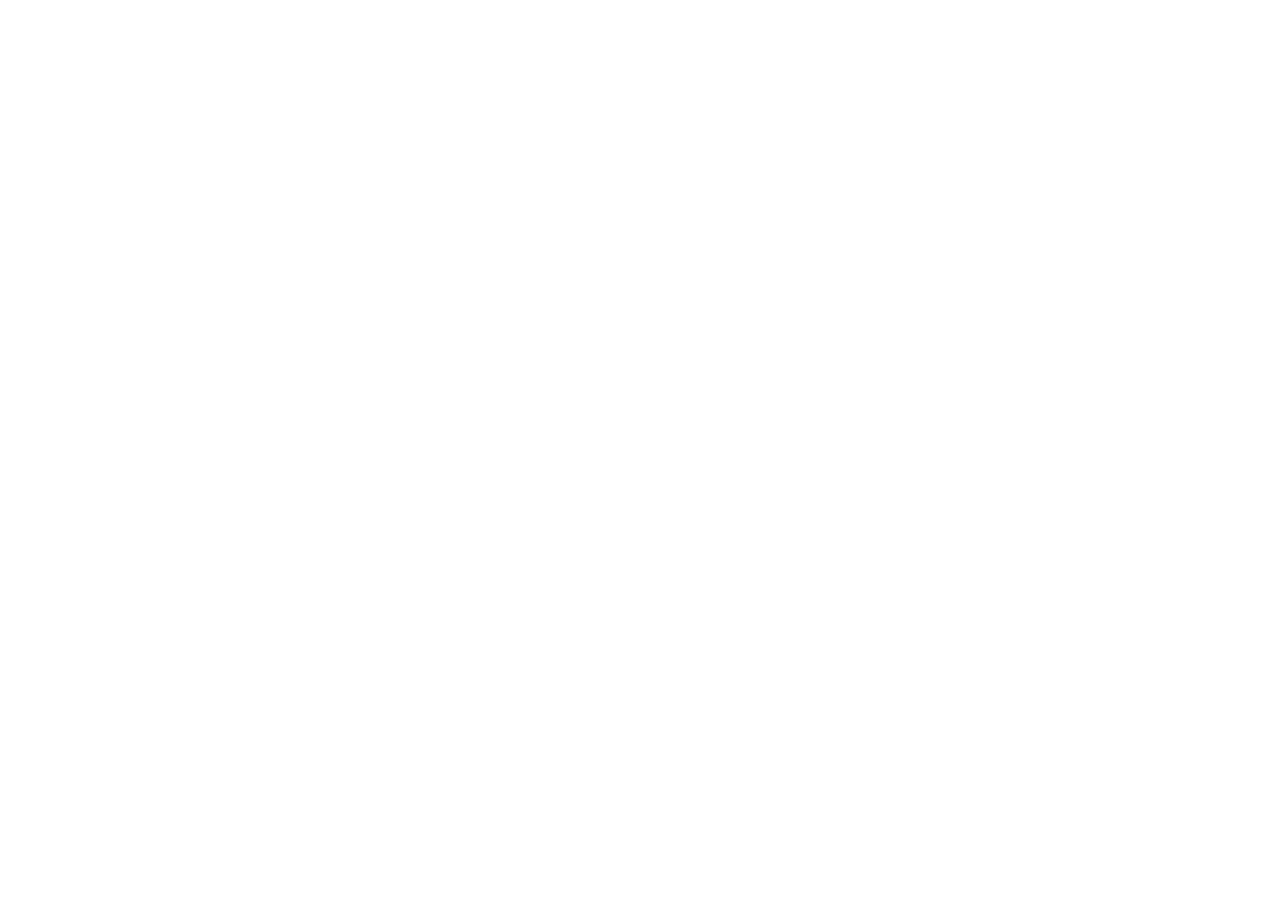
==== index.html @ 3ecf1143 "init project" ====
<!DOCTYPE html>
<html lang="en">

<head>
    <meta charset="UTF-8">
    <meta http-equiv="X-UA-Compatible" content="IE=edge">
    <meta name="viewport" content="width=device-width, initial-scale=1.0">
    <title>Document</title>
</head>

<body>

</body>

</html>
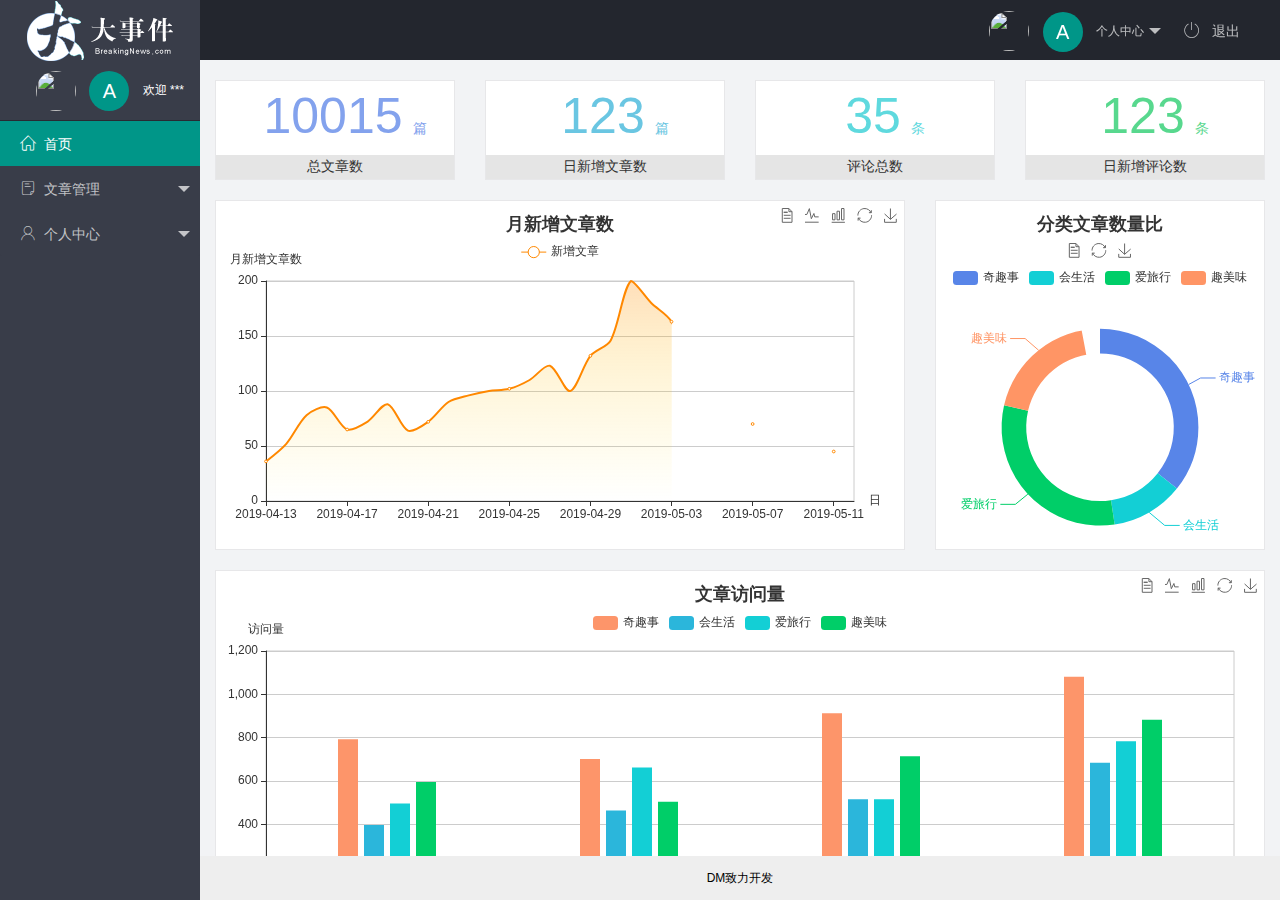
==== commit 2535432c: "完成了主页功能的开发" ====
--- a/index.html
+++ b/index.html
@@ -5,11 +5,89 @@
     <meta charset="UTF-8">
     <meta http-equiv="X-UA-Compatible" content="IE=edge">
     <meta name="viewport" content="width=device-width, initial-scale=1.0">
-    <title>Document</title>
+    <title>后台主页</title>
+    <!-- 导入layui的样式 -->
+    <link rel="stylesheet" href="./assets/lib/layui/css/layui.css">
+    <!-- 导入自己的样式表 -->
+    <link rel="stylesheet" href="/assets/css/index.css">
+    <!-- 导入第三方图标库 -->
+    <link rel="stylesheet" href="./assets/fonts/iconfont.css">
 </head>
 
 <body>
+    <div class="layui-layout layui-layout-admin">
+        <div class="layui-header">
+            <div class="layui-logo layui-hide-xs layui-bg-black">
+                <img src="/assets/images/logo.png" alt="">
+            </div>
+            <!-- 头部区域（可配合layui 已有的水平导航） -->
 
+            <ul class="layui-nav layui-layout-right">
+                <li class="layui-nav-item layui-hide layui-show-md-inline-block">
+                    <a href="javascript:;" class="user-info">
+                        <img src="//tva1.sinaimg.cn/crop.0.0.118.118.180/5db11ff4gw1e77d3nqrv8j203b03cweg.jpg" class="layui-nav-img">
+                        <span class="text-avator">A</span> 个人中心
+                    </a>
+                    <dl class="layui-nav-child">
+                        <dd><a href="">基本资料</a></dd>
+                        <dd><a href="">更换头像</a></dd>
+                        <dd><a href="">重置密码</a></dd>
+                    </dl>
+                </li>
+                <li class="layui-nav-item" lay-header-event="menuRight" lay-unselect>
+                    <a href="javascript:;" id="btnLogout"><span class="iconfont icon-tuichu"></span> 退出</a>
+                </li>
+            </ul>
+        </div>
+
+        <div class="layui-side layui-bg-black">
+            <div class="layui-side-scroll">
+                <div class="user-info">
+                    <img src="//tva1.sinaimg.cn/crop.0.0.118.118.180/5db11ff4gw1e77d3nqrv8j203b03cweg.jpg" class="layui-nav-img">
+                    <span class="text-avator">A</span>
+                    <span id="welcome">欢迎 ***</span>
+                </div>
+                <!-- 左侧导航区域（可配合layui已有的垂直导航） -->
+                <ul class="layui-nav layui-nav-tree " lay-shrink="all">
+                    <li class="layui-nav-item layui-this"><a href="home/dashboard.html" target="fm"><span class="iconfont icon-home"></span>首页</a></li>
+                    <li class="layui-nav-item ">
+                        <a class="" href="javascript:;"><span class="iconfont icon-16"></span>文章管理</a>
+                        <dl class="layui-nav-child">
+                            <dd><a href="javascript:;"><i class="layui-icon layui-icon-app"></i>文章类别</a></dd>
+                            <dd><a href="javascript:;"><i class="layui-icon layui-icon-app"></i>文章列表</a></dd>
+                            <dd><a href="javascript:;"><i class="layui-icon layui-icon-app"></i>发表文章</a></dd>
+                        </dl>
+                    </li>
+                    <li class="layui-nav-item">
+                        <a href="javascript:;"><span class="iconfont icon-user"></span>个人中心</a>
+                        <dl class="layui-nav-child">
+                            <dd><a href="javascript:;"><i class="layui-icon layui-icon-app"></i>基本资料</a></dd>
+                            <dd><a href="javascript:;"><i class="layui-icon layui-icon-app"></i>更换头像</a></dd>
+                            <dd><a href="javascript:;"><i class="layui-icon layui-icon-app"></i>重置密码</a></dd>
+                        </dl>
+                    </li>
+                </ul>
+            </div>
+        </div>
+
+        <div class="layui-body">
+            <!-- 内容主体区域 -->
+            <iframe name="fm" src="home/dashboard.html" frameborder="0"></iframe>
+        </div>
+
+        <div class="layui-footer">
+            <!-- 底部固定区域 -->
+            DM致力开发
+        </div>
+    </div>
+    <!-- 导入layui的js文件 -->
+    <script src="./assets/lib/layui/layui.all.js"></script>
+    <!-- 导入jquery -->
+    <script src="/assets/lib/jquery.js"></script>
+    <!-- 导入自己封装的baseAPI -->
+    <script src="/assets/js/baseAPI.js"></script>
+    <!-- 导入自己的js文件 -->
+    <script src="/assets/js/index.js"></script>
 </body>
 
 </html>--- a/assets/lib/layui/css/layui.css
+++ b/assets/lib/layui/css/layui.css
@@ -0,0 +1,2 @@
+/** layui-v2.5.5 MIT License By https://www.layui.com */
+ .layui-inline,img{display:inline-block;vertical-align:middle}h1,h2,h3,h4,h5,h6{font-weight:400}.layui-edge,.layui-header,.layui-inline,.layui-main{position:relative}.layui-body,.layui-edge,.layui-elip{overflow:hidden}.layui-btn,.layui-edge,.layui-inline,img{vertical-align:middle}.layui-btn,.layui-disabled,.layui-icon,.layui-unselect{-moz-user-select:none;-webkit-user-select:none;-ms-user-select:none}.layui-elip,.layui-form-checkbox span,.layui-form-pane .layui-form-label{text-overflow:ellipsis;white-space:nowrap}.layui-breadcrumb,.layui-tree-btnGroup{visibility:hidden}blockquote,body,button,dd,div,dl,dt,form,h1,h2,h3,h4,h5,h6,input,li,ol,p,pre,td,textarea,th,ul{margin:0;padding:0;-webkit-tap-highlight-color:rgba(0,0,0,0)}a:active,a:hover{outline:0}img{border:none}li{list-style:none}table{border-collapse:collapse;border-spacing:0}h4,h5,h6{font-size:100%}button,input,optgroup,option,select,textarea{font-family:inherit;font-size:inherit;font-style:inherit;font-weight:inherit;outline:0}pre{white-space:pre-wrap;white-space:-moz-pre-wrap;white-space:-pre-wrap;white-space:-o-pre-wrap;word-wrap:break-word}body{line-height:24px;font:14px Helvetica Neue,Helvetica,PingFang SC,Tahoma,Arial,sans-serif}hr{height:1px;margin:10px 0;border:0;clear:both}a{color:#333;text-decoration:none}a:hover{color:#777}a cite{font-style:normal;*cursor:pointer}.layui-border-box,.layui-border-box *{box-sizing:border-box}.layui-box,.layui-box *{box-sizing:content-box}.layui-clear{clear:both;*zoom:1}.layui-clear:after{content:'\20';clear:both;*zoom:1;display:block;height:0}.layui-inline{*display:inline;*zoom:1}.layui-edge{display:inline-block;width:0;height:0;border-width:6px;border-style:dashed;border-color:transparent}.layui-edge-top{top:-4px;border-bottom-color:#999;border-bottom-style:solid}.layui-edge-right{border-left-color:#999;border-left-style:solid}.layui-edge-bottom{top:2px;border-top-color:#999;border-top-style:solid}.layui-edge-left{border-right-color:#999;border-right-style:solid}.layui-disabled,.layui-disabled:hover{color:#d2d2d2!important;cursor:not-allowed!important}.layui-circle{border-radius:100%}.layui-show{display:block!important}.layui-hide{display:none!important}@font-face{font-family:layui-icon;src:url(../font/iconfont.eot?v=250);src:url(../font/iconfont.eot?v=250#iefix) format('embedded-opentype'),url(../font/iconfont.woff2?v=250) format('woff2'),url(../font/iconfont.woff?v=250) format('woff'),url(../font/iconfont.ttf?v=250) format('truetype'),url(../font/iconfont.svg?v=250#layui-icon) format('svg')}.layui-icon{font-family:layui-icon!important;font-size:16px;font-style:normal;-webkit-font-smoothing:antialiased;-moz-osx-font-smoothing:grayscale}.layui-icon-reply-fill:before{content:"\e611"}.layui-icon-set-fill:before{content:"\e614"}.layui-icon-menu-fill:before{content:"\e60f"}.layui-icon-search:before{content:"\e615"}.layui-icon-share:before{content:"\e641"}.layui-icon-set-sm:before{content:"\e620"}.layui-icon-engine:before{content:"\e628"}.layui-icon-close:before{content:"\1006"}.layui-icon-close-fill:before{content:"\1007"}.layui-icon-chart-screen:before{content:"\e629"}.layui-icon-star:before{content:"\e600"}.layui-icon-circle-dot:before{content:"\e617"}.layui-icon-chat:before{content:"\e606"}.layui-icon-release:before{content:"\e609"}.layui-icon-list:before{content:"\e60a"}.layui-icon-chart:before{content:"\e62c"}.layui-icon-ok-circle:before{content:"\1005"}.layui-icon-layim-theme:before{content:"\e61b"}.layui-icon-table:before{content:"\e62d"}.layui-icon-right:before{content:"\e602"}.layui-icon-left:before{content:"\e603"}.layui-icon-cart-simple:before{content:"\e698"}.layui-icon-face-cry:before{content:"\e69c"}.layui-icon-face-smile:before{content:"\e6af"}.layui-icon-survey:before{content:"\e6b2"}.layui-icon-tree:before{content:"\e62e"}.layui-icon-upload-circle:before{content:"\e62f"}.layui-icon-add-circle:before{content:"\e61f"}.layui-icon-download-circle:before{content:"\e601"}.layui-icon-templeate-1:before{content:"\e630"}.layui-icon-util:before{content:"\e631"}.layui-icon-face-surprised:before{content:"\e664"}.layui-icon-edit:before{content:"\e642"}.layui-icon-speaker:before{content:"\e645"}.layui-icon-down:before{content:"\e61a"}.layui-icon-file:before{content:"\e621"}.layui-icon-layouts:before{content:"\e632"}.layui-icon-rate-half:before{content:"\e6c9"}.layui-icon-add-circle-fine:before{content:"\e608"}.layui-icon-prev-circle:before{content:"\e633"}.layui-icon-read:before{content:"\e705"}.layui-icon-404:before{content:"\e61c"}.layui-icon-carousel:before{content:"\e634"}.layui-icon-help:before{content:"\e607"}.layui-icon-code-circle:before{content:"\e635"}.layui-icon-water:before{content:"\e636"}.layui-icon-username:before{content:"\e66f"}.layui-icon-find-fill:before{content:"\e670"}.layui-icon-about:before{content:"\e60b"}.layui-icon-location:before{content:"\e715"}.layui-icon-up:before{content:"\e619"}.layui-icon-pause:before{content:"\e651"}.layui-icon-date:before{content:"\e637"}.layui-icon-layim-uploadfile:before{content:"\e61d"}.layui-icon-delete:before{content:"\e640"}.layui-icon-play:before{content:"\e652"}.layui-icon-top:before{content:"\e604"}.layui-icon-friends:before{content:"\e612"}.layui-icon-refresh-3:before{content:"\e9aa"}.layui-icon-ok:before{content:"\e605"}.layui-icon-layer:before{content:"\e638"}.layui-icon-face-smile-fine:before{content:"\e60c"}.layui-icon-dollar:before{content:"\e659"}.layui-icon-group:before{content:"\e613"}.layui-icon-layim-download:before{content:"\e61e"}.layui-icon-picture-fine:before{content:"\e60d"}.layui-icon-link:before{content:"\e64c"}.layui-icon-diamond:before{content:"\e735"}.layui-icon-log:before{content:"\e60e"}.layui-icon-rate-solid:before{content:"\e67a"}.layui-icon-fonts-del:before{content:"\e64f"}.layui-icon-unlink:before{content:"\e64d"}.layui-icon-fonts-clear:before{content:"\e639"}.layui-icon-triangle-r:before{content:"\e623"}.layui-icon-circle:before{content:"\e63f"}.layui-icon-radio:before{content:"\e643"}.layui-icon-align-center:before{content:"\e647"}.layui-icon-align-right:before{content:"\e648"}.layui-icon-align-left:before{content:"\e649"}.layui-icon-loading-1:before{content:"\e63e"}.layui-icon-return:before{content:"\e65c"}.layui-icon-fonts-strong:before{content:"\e62b"}.layui-icon-upload:before{content:"\e67c"}.layui-icon-dialogue:before{content:"\e63a"}.layui-icon-video:before{content:"\e6ed"}.layui-icon-headset:before{content:"\e6fc"}.layui-icon-cellphone-fine:before{content:"\e63b"}.layui-icon-add-1:before{content:"\e654"}.layui-icon-face-smile-b:before{content:"\e650"}.layui-icon-fonts-html:before{content:"\e64b"}.layui-icon-form:before{content:"\e63c"}.layui-icon-cart:before{content:"\e657"}.layui-icon-camera-fill:before{content:"\e65d"}.layui-icon-tabs:before{content:"\e62a"}.layui-icon-fonts-code:before{content:"\e64e"}.layui-icon-fire:before{content:"\e756"}.layui-icon-set:before{content:"\e716"}.layui-icon-fonts-u:before{content:"\e646"}.layui-icon-triangle-d:before{content:"\e625"}.layui-icon-tips:before{content:"\e702"}.layui-icon-picture:before{content:"\e64a"}.layui-icon-more-vertical:before{content:"\e671"}.layui-icon-flag:before{content:"\e66c"}.layui-icon-loading:before{content:"\e63d"}.layui-icon-fonts-i:before{content:"\e644"}.layui-icon-refresh-1:before{content:"\e666"}.layui-icon-rmb:before{content:"\e65e"}.layui-icon-home:before{content:"\e68e"}.layui-icon-user:before{content:"\e770"}.layui-icon-notice:before{content:"\e667"}.layui-icon-login-weibo:before{content:"\e675"}.layui-icon-voice:before{content:"\e688"}.layui-icon-upload-drag:before{content:"\e681"}.layui-icon-login-qq:before{content:"\e676"}.layui-icon-snowflake:before{content:"\e6b1"}.layui-icon-file-b:before{content:"\e655"}.layui-icon-template:before{content:"\e663"}.layui-icon-auz:before{content:"\e672"}.layui-icon-console:before{content:"\e665"}.layui-icon-app:before{content:"\e653"}.layui-icon-prev:before{content:"\e65a"}.layui-icon-website:before{content:"\e7ae"}.layui-icon-next:before{content:"\e65b"}.layui-icon-component:before{content:"\e857"}.layui-icon-more:before{content:"\e65f"}.layui-icon-login-wechat:before{content:"\e677"}.layui-icon-shrink-right:before{content:"\e668"}.layui-icon-spread-left:before{content:"\e66b"}.layui-icon-camera:before{content:"\e660"}.layui-icon-note:before{content:"\e66e"}.layui-icon-refresh:before{content:"\e669"}.layui-icon-female:before{content:"\e661"}.layui-icon-male:before{content:"\e662"}.layui-icon-password:before{content:"\e673"}.layui-icon-senior:before{content:"\e674"}.layui-icon-theme:before{content:"\e66a"}.layui-icon-tread:before{content:"\e6c5"}.layui-icon-praise:before{content:"\e6c6"}.layui-icon-star-fill:before{content:"\e658"}.layui-icon-rate:before{content:"\e67b"}.layui-icon-template-1:before{content:"\e656"}.layui-icon-vercode:before{content:"\e679"}.layui-icon-cellphone:before{content:"\e678"}.layui-icon-screen-full:before{content:"\e622"}.layui-icon-screen-restore:before{content:"\e758"}.layui-icon-cols:before{content:"\e610"}.layui-icon-export:before{content:"\e67d"}.layui-icon-print:before{content:"\e66d"}.layui-icon-slider:before{content:"\e714"}.layui-icon-addition:before{content:"\e624"}.layui-icon-subtraction:before{content:"\e67e"}.layui-icon-service:before{content:"\e626"}.layui-icon-transfer:before{content:"\e691"}.layui-main{width:1140px;margin:0 auto}.layui-header{z-index:1000;height:60px}.layui-header a:hover{transition:all .5s;-webkit-transition:all .5s}.layui-side{position:fixed;left:0;top:0;bottom:0;z-index:999;width:200px;overflow-x:hidden}.layui-side-scroll{position:relative;width:220px;height:100%;overflow-x:hidden}.layui-body{position:absolute;left:200px;right:0;top:0;bottom:0;z-index:998;width:auto;overflow-y:auto;box-sizing:border-box}.layui-layout-body{overflow:hidden}.layui-layout-admin .layui-header{background-color:#23262E}.layui-layout-admin .layui-side{top:60px;width:200px;overflow-x:hidden}.layui-layout-admin .layui-body{position:fixed;top:60px;bottom:44px}.layui-layout-admin .layui-main{width:auto;margin:0 15px}.layui-layout-admin .layui-footer{position:fixed;left:200px;right:0;bottom:0;height:44px;line-height:44px;padding:0 15px;background-color:#eee}.layui-layout-admin .layui-logo{position:absolute;left:0;top:0;width:200px;height:100%;line-height:60px;text-align:center;color:#009688;font-size:16px}.layui-layout-admin .layui-header .layui-nav{background:0 0}.layui-layout-left{position:absolute!important;left:200px;top:0}.layui-layout-right{position:absolute!important;right:0;top:0}.layui-container{position:relative;margin:0 auto;padding:0 15px;box-sizing:border-box}.layui-fluid{position:relative;margin:0 auto;padding:0 15px}.layui-row:after,.layui-row:before{content:'';display:block;clear:both}.layui-col-lg1,.layui-col-lg10,.layui-col-lg11,.layui-col-lg12,.layui-col-lg2,.layui-col-lg3,.layui-col-lg4,.layui-col-lg5,.layui-col-lg6,.layui-col-lg7,.layui-col-lg8,.layui-col-lg9,.layui-col-md1,.layui-col-md10,.layui-col-md11,.layui-col-md12,.layui-col-md2,.layui-col-md3,.layui-col-md4,.layui-col-md5,.layui-col-md6,.layui-col-md7,.layui-col-md8,.layui-col-md9,.layui-col-sm1,.layui-col-sm10,.layui-col-sm11,.layui-col-sm12,.layui-col-sm2,.layui-col-sm3,.layui-col-sm4,.layui-col-sm5,.layui-col-sm6,.layui-col-sm7,.layui-col-sm8,.layui-col-sm9,.layui-col-xs1,.layui-col-xs10,.layui-col-xs11,.layui-col-xs12,.layui-col-xs2,.layui-col-xs3,.layui-col-xs4,.layui-col-xs5,.layui-col-xs6,.layui-col-xs7,.layui-col-xs8,.layui-col-xs9{position:relative;display:block;box-sizing:border-box}.layui-col-xs1,.layui-col-xs10,.layui-col-xs11,.layui-col-xs12,.layui-col-xs2,.layui-col-xs3,.layui-col-xs4,.layui-col-xs5,.layui-col-xs6,.layui-col-xs7,.layui-col-xs8,.layui-col-xs9{float:left}.layui-col-xs1{width:8.33333333%}.layui-col-xs2{width:16.66666667%}.layui-col-xs3{width:25%}.layui-col-xs4{width:33.33333333%}.layui-col-xs5{width:41.66666667%}.layui-col-xs6{width:50%}.layui-col-xs7{width:58.33333333%}.layui-col-xs8{width:66.66666667%}.layui-col-xs9{width:75%}.layui-col-xs10{width:83.33333333%}.layui-col-xs11{width:91.66666667%}.layui-col-xs12{width:100%}.layui-col-xs-offset1{margin-left:8.33333333%}.layui-col-xs-offset2{margin-left:16.66666667%}.layui-col-xs-offset3{margin-left:25%}.layui-col-xs-offset4{margin-left:33.33333333%}.layui-col-xs-offset5{margin-left:41.66666667%}.layui-col-xs-offset6{margin-left:50%}.layui-col-xs-offset7{margin-left:58.33333333%}.layui-col-xs-offset8{margin-left:66.66666667%}.layui-col-xs-offset9{margin-left:75%}.layui-col-xs-offset10{margin-left:83.33333333%}.layui-col-xs-offset11{margin-left:91.66666667%}.layui-col-xs-offset12{margin-left:100%}@media screen and (max-width:768px){.layui-hide-xs{display:none!important}.layui-show-xs-block{display:block!important}.layui-show-xs-inline{display:inline!important}.layui-show-xs-inline-block{display:inline-block!important}}@media screen and (min-width:768px){.layui-container{width:750px}.layui-hide-sm{display:none!important}.layui-show-sm-block{display:block!important}.layui-show-sm-inline{display:inline!important}.layui-show-sm-inline-block{display:inline-block!important}.layui-col-sm1,.layui-col-sm10,.layui-col-sm11,.layui-col-sm12,.layui-col-sm2,.layui-col-sm3,.layui-col-sm4,.layui-col-sm5,.layui-col-sm6,.layui-col-sm7,.layui-col-sm8,.layui-col-sm9{float:left}.layui-col-sm1{width:8.33333333%}.layui-col-sm2{width:16.66666667%}.layui-col-sm3{width:25%}.layui-col-sm4{width:33.33333333%}.layui-col-sm5{width:41.66666667%}.layui-col-sm6{width:50%}.layui-col-sm7{width:58.33333333%}.layui-col-sm8{width:66.66666667%}.layui-col-sm9{width:75%}.layui-col-sm10{width:83.33333333%}.layui-col-sm11{width:91.66666667%}.layui-col-sm12{width:100%}.layui-col-sm-offset1{margin-left:8.33333333%}.layui-col-sm-offset2{margin-left:16.66666667%}.layui-col-sm-offset3{margin-left:25%}.layui-col-sm-offset4{margin-left:33.33333333%}.layui-col-sm-offset5{margin-left:41.66666667%}.layui-col-sm-offset6{margin-left:50%}.layui-col-sm-offset7{margin-left:58.33333333%}.layui-col-sm-offset8{margin-left:66.66666667%}.layui-col-sm-offset9{margin-left:75%}.layui-col-sm-offset10{margin-left:83.33333333%}.layui-col-sm-offset11{margin-left:91.66666667%}.layui-col-sm-offset12{margin-left:100%}}@media screen and (min-width:992px){.layui-container{width:970px}.layui-hide-md{display:none!important}.layui-show-md-block{display:block!important}.layui-show-md-inline{display:inline!important}.layui-show-md-inline-block{display:inline-block!important}.layui-col-md1,.layui-col-md10,.layui-col-md11,.layui-col-md12,.layui-col-md2,.layui-col-md3,.layui-col-md4,.layui-col-md5,.layui-col-md6,.layui-col-md7,.layui-col-md8,.layui-col-md9{float:left}.layui-col-md1{width:8.33333333%}.layui-col-md2{width:16.66666667%}.layui-col-md3{width:25%}.layui-col-md4{width:33.33333333%}.layui-col-md5{width:41.66666667%}.layui-col-md6{width:50%}.layui-col-md7{width:58.33333333%}.layui-col-md8{width:66.66666667%}.layui-col-md9{width:75%}.layui-col-md10{width:83.33333333%}.layui-col-md11{width:91.66666667%}.layui-col-md12{width:100%}.layui-col-md-offset1{margin-left:8.33333333%}.layui-col-md-offset2{margin-left:16.66666667%}.layui-col-md-offset3{margin-left:25%}.layui-col-md-offset4{margin-left:33.33333333%}.layui-col-md-offset5{margin-left:41.66666667%}.layui-col-md-offset6{margin-left:50%}.layui-col-md-offset7{margin-left:58.33333333%}.layui-col-md-offset8{margin-left:66.66666667%}.layui-col-md-offset9{margin-left:75%}.layui-col-md-offset10{margin-left:83.33333333%}.layui-col-md-offset11{margin-left:91.66666667%}.layui-col-md-offset12{margin-left:100%}}@media screen and (min-width:1200px){.layui-container{width:1170px}.layui-hide-lg{display:none!important}.layui-show-lg-block{display:block!important}.layui-show-lg-inline{display:inline!important}.layui-show-lg-inline-block{display:inline-block!important}.layui-col-lg1,.layui-col-lg10,.layui-col-lg11,.layui-col-lg12,.layui-col-lg2,.layui-col-lg3,.layui-col-lg4,.layui-col-lg5,.layui-col-lg6,.layui-col-lg7,.layui-col-lg8,.layui-col-lg9{float:left}.layui-col-lg1{width:8.33333333%}.layui-col-lg2{width:16.66666667%}.layui-col-lg3{width:25%}.layui-col-lg4{width:33.33333333%}.layui-col-lg5{width:41.66666667%}.layui-col-lg6{width:50%}.layui-col-lg7{width:58.33333333%}.layui-col-lg8{width:66.66666667%}.layui-col-lg9{width:75%}.layui-col-lg10{width:83.33333333%}.layui-col-lg11{width:91.66666667%}.layui-col-lg12{width:100%}.layui-col-lg-offset1{margin-left:8.33333333%}.layui-col-lg-offset2{margin-left:16.66666667%}.layui-col-lg-offset3{margin-left:25%}.layui-col-lg-offset4{margin-left:33.33333333%}.layui-col-lg-offset5{margin-left:41.66666667%}.layui-col-lg-offset6{margin-left:50%}.layui-col-lg-offset7{margin-left:58.33333333%}.layui-col-lg-offset8{margin-left:66.66666667%}.layui-col-lg-offset9{margin-left:75%}.layui-col-lg-offset10{margin-left:83.33333333%}.layui-col-lg-offset11{margin-left:91.66666667%}.layui-col-lg-offset12{margin-left:100%}}.layui-col-space1{margin:-.5px}.layui-col-space1>*{padding:.5px}.layui-col-space3{margin:-1.5px}.layui-col-space3>*{padding:1.5px}.layui-col-space5{margin:-2.5px}.layui-col-space5>*{padding:2.5px}.layui-col-space8{margin:-3.5px}.layui-col-space8>*{padding:3.5px}.layui-col-space10{margin:-5px}.layui-col-space10>*{padding:5px}.layui-col-space12{margin:-6px}.layui-col-space12>*{padding:6px}.layui-col-space15{margin:-7.5px}.layui-col-space15>*{padding:7.5px}.layui-col-space18{margin:-9px}.layui-col-space18>*{padding:9px}.layui-col-space20{margin:-10px}.layui-col-space20>*{padding:10px}.layui-col-space22{margin:-11px}.layui-col-space22>*{padding:11px}.layui-col-space25{margin:-12.5px}.layui-col-space25>*{padding:12.5px}.layui-col-space30{margin:-15px}.layui-col-space30>*{padding:15px}.layui-btn,.layui-input,.layui-select,.layui-textarea,.layui-upload-button{outline:0;-webkit-appearance:none;transition:all .3s;-webkit-transition:all .3s;box-sizing:border-box}.layui-elem-quote{margin-bottom:10px;padding:15px;line-height:22px;border-left:5px solid #009688;border-radius:0 2px 2px 0;background-color:#f2f2f2}.layui-quote-nm{border-style:solid;border-width:1px 1px 1px 5px;background:0 0}.layui-elem-field{margin-bottom:10px;padding:0;border-width:1px;border-style:solid}.layui-elem-field legend{margin-left:20px;padding:0 10px;font-size:20px;font-weight:300}.layui-field-title{margin:10px 0 20px;border-width:1px 0 0}.layui-field-box{padding:10px 15px}.layui-field-title .layui-field-box{padding:10px 0}.layui-progress{position:relative;height:6px;border-radius:20px;background-color:#e2e2e2}.layui-progress-bar{position:absolute;left:0;top:0;width:0;max-width:100%;height:6px;border-radius:20px;text-align:right;background-color:#5FB878;transition:all .3s;-webkit-transition:all .3s}.layui-progress-big,.layui-progress-big .layui-progress-bar{height:18px;line-height:18px}.layui-progress-text{position:relative;top:-20px;line-height:18px;font-size:12px;color:#666}.layui-progress-big .layui-progress-text{position:static;padding:0 10px;color:#fff}.layui-collapse{border-width:1px;border-style:solid;border-radius:2px}.layui-colla-content,.layui-colla-item{border-top-width:1px;border-top-style:solid}.layui-colla-item:first-child{border-top:none}.layui-colla-title{position:relative;height:42px;line-height:42px;padding:0 15px 0 35px;color:#333;background-color:#f2f2f2;cursor:pointer;font-size:14px;overflow:hidden}.layui-colla-content{display:none;padding:10px 15px;line-height:22px;color:#666}.layui-colla-icon{position:absolute;left:15px;top:0;font-size:14px}.layui-card{margin-bottom:15px;border-radius:2px;background-color:#fff;box-shadow:0 1px 2px 0 rgba(0,0,0,.05)}.layui-card:last-child{margin-bottom:0}.layui-card-header{position:relative;height:42px;line-height:42px;padding:0 15px;border-bottom:1px solid #f6f6f6;color:#333;border-radius:2px 2px 0 0;font-size:14px}.layui-bg-black,.layui-bg-blue,.layui-bg-cyan,.layui-bg-green,.layui-bg-orange,.layui-bg-red{color:#fff!important}.layui-card-body{position:relative;padding:10px 15px;line-height:24px}.layui-card-body[pad15]{padding:15px}.layui-card-body[pad20]{padding:20px}.layui-card-body .layui-table{margin:5px 0}.layui-card .layui-tab{margin:0}.layui-panel-window{position:relative;padding:15px;border-radius:0;border-top:5px solid #E6E6E6;background-color:#fff}.layui-auxiliar-moving{position:fixed;left:0;right:0;top:0;bottom:0;width:100%;height:100%;background:0 0;z-index:9999999999}.layui-form-label,.layui-form-mid,.layui-form-select,.layui-input-block,.layui-input-inline,.layui-textarea{position:relative}.layui-bg-red{background-color:#FF5722!important}.layui-bg-orange{background-color:#FFB800!important}.layui-bg-green{background-color:#009688!important}.layui-bg-cyan{background-color:#2F4056!important}.layui-bg-blue{background-color:#1E9FFF!important}.layui-bg-black{background-color:#393D49!important}.layui-bg-gray{background-color:#eee!important;color:#666!important}.layui-badge-rim,.layui-colla-content,.layui-colla-item,.layui-collapse,.layui-elem-field,.layui-form-pane .layui-form-item[pane],.layui-form-pane .layui-form-label,.layui-input,.layui-layedit,.layui-layedit-tool,.layui-quote-nm,.layui-select,.layui-tab-bar,.layui-tab-card,.layui-tab-title,.layui-tab-title .layui-this:after,.layui-textarea{border-color:#e6e6e6}.layui-timeline-item:before,hr{background-color:#e6e6e6}.layui-text{line-height:22px;font-size:14px;color:#666}.layui-text h1,.layui-text h2,.layui-text h3{font-weight:500;color:#333}.layui-text h1{font-size:30px}.layui-text h2{font-size:24px}.layui-text h3{font-size:18px}.layui-text a:not(.layui-btn){color:#01AAED}.layui-text a:not(.layui-btn):hover{text-decoration:underline}.layui-text ul{padding:5px 0 5px 15px}.layui-text ul li{margin-top:5px;list-style-type:disc}.layui-text em,.layui-word-aux{color:#999!important;padding:0 5px!important}.layui-btn{display:inline-block;height:38px;line-height:38px;padding:0 18px;background-color:#009688;color:#fff;white-space:nowrap;text-align:center;font-size:14px;border:none;border-radius:2px;cursor:pointer}.layui-btn:hover{opacity:.8;filter:alpha(opacity=80);color:#fff}.layui-btn:active{opacity:1;filter:alpha(opacity=100)}.layui-btn+.layui-btn{margin-left:10px}.layui-btn-container{font-size:0}.layui-btn-container .layui-btn{margin-right:10px;margin-bottom:10px}.layui-btn-container .layui-btn+.layui-btn{margin-left:0}.layui-table .layui-btn-container .layui-btn{margin-bottom:9px}.layui-btn-radius{border-radius:100px}.layui-btn .layui-icon{margin-right:3px;font-size:18px;vertical-align:bottom;vertical-align:middle\9}.layui-btn-primary{border:1px solid #C9C9C9;background-color:#fff;color:#555}.layui-btn-primary:hover{border-color:#009688;color:#333}.layui-btn-normal{background-color:#1E9FFF}.layui-btn-warm{background-color:#FFB800}.layui-btn-danger{background-color:#FF5722}.layui-btn-checked{background-color:#5FB878}.layui-btn-disabled,.layui-btn-disabled:active,.layui-btn-disabled:hover{border:1px solid #e6e6e6;background-color:#FBFBFB;color:#C9C9C9;cursor:not-allowed;opacity:1}.layui-btn-lg{height:44px;line-height:44px;padding:0 25px;font-size:16px}.layui-btn-sm{height:30px;line-height:30px;padding:0 10px;font-size:12px}.layui-btn-sm i{font-size:16px!important}.layui-btn-xs{height:22px;line-height:22px;padding:0 5px;font-size:12px}.layui-btn-xs i{font-size:14px!important}.layui-btn-group{display:inline-block;vertical-align:middle;font-size:0}.layui-btn-group .layui-btn{margin-left:0!important;margin-right:0!important;border-left:1px solid rgba(255,255,255,.5);border-radius:0}.layui-btn-group .layui-btn-primary{border-left:none}.layui-btn-group .layui-btn-primary:hover{border-color:#C9C9C9;color:#009688}.layui-btn-group .layui-btn:first-child{border-left:none;border-radius:2px 0 0 2px}.layui-btn-group .layui-btn-primary:first-child{border-left:1px solid #c9c9c9}.layui-btn-group .layui-btn:last-child{border-radius:0 2px 2px 0}.layui-btn-group .layui-btn+.layui-btn{margin-left:0}.layui-btn-group+.layui-btn-group{margin-left:10px}.layui-btn-fluid{width:100%}.layui-input,.layui-select,.layui-textarea{height:38px;line-height:1.3;line-height:38px\9;border-width:1px;border-style:solid;background-color:#fff;border-radius:2px}.layui-input::-webkit-input-placeholder,.layui-select::-webkit-input-placeholder,.layui-textarea::-webkit-input-placeholder{line-height:1.3}.layui-input,.layui-textarea{display:block;width:100%;padding-left:10px}.layui-input:hover,.layui-textarea:hover{border-color:#D2D2D2!important}.layui-input:focus,.layui-textarea:focus{border-color:#C9C9C9!important}.layui-textarea{min-height:100px;height:auto;line-height:20px;padding:6px 10px;resize:vertical}.layui-select{padding:0 10px}.layui-form input[type=checkbox],.layui-form input[type=radio],.layui-form select{display:none}.layui-form [lay-ignore]{display:initial}.layui-form-item{margin-bottom:15px;clear:both;*zoom:1}.layui-form-item:after{content:'\20';clear:both;*zoom:1;display:block;height:0}.layui-form-label{float:left;display:block;padding:9px 15px;width:80px;font-weight:400;line-height:20px;text-align:right}.layui-form-label-col{display:block;float:none;padding:9px 0;line-height:20px;text-align:left}.layui-form-item .layui-inline{margin-bottom:5px;margin-right:10px}.layui-input-block{margin-left:110px;min-height:36px}.layui-input-inline{display:inline-block;vertical-align:middle}.layui-form-item .layui-input-inline{float:left;width:190px;margin-right:10px}.layui-form-text .layui-input-inline{width:auto}.layui-form-mid{float:left;display:block;padding:9px 0!important;line-height:20px;margin-right:10px}.layui-form-danger+.layui-form-select .layui-input,.layui-form-danger:focus{border-color:#FF5722!important}.layui-form-select .layui-input{padding-right:30px;cursor:pointer}.layui-form-select .layui-edge{position:absolute;right:10px;top:50%;margin-top:-3px;cursor:pointer;border-width:6px;border-top-color:#c2c2c2;border-top-style:solid;transition:all .3s;-webkit-transition:all .3s}.layui-form-select dl{display:none;position:absolute;left:0;top:42px;padding:5px 0;z-index:899;min-width:100%;border:1px solid #d2d2d2;max-height:300px;overflow-y:auto;background-color:#fff;border-radius:2px;box-shadow:0 2px 4px rgba(0,0,0,.12);box-sizing:border-box}.layui-form-select dl dd,.layui-form-select dl dt{padding:0 10px;line-height:36px;white-space:nowrap;overflow:hidden;text-overflow:ellipsis}.layui-form-select dl dt{font-size:12px;color:#999}.layui-form-select dl dd{cursor:pointer}.layui-form-select dl dd:hover{background-color:#f2f2f2;-webkit-transition:.5s all;transition:.5s all}.layui-form-select .layui-select-group dd{padding-left:20px}.layui-form-select dl dd.layui-select-tips{padding-left:10px!important;color:#999}.layui-form-select dl dd.layui-this{background-color:#5FB878;color:#fff}.layui-form-checkbox,.layui-form-select dl dd.layui-disabled{background-color:#fff}.layui-form-selected dl{display:block}.layui-form-checkbox,.layui-form-checkbox *,.layui-form-switch{display:inline-block;vertical-align:middle}.layui-form-selected .layui-edge{margin-top:-9px;-webkit-transform:rotate(180deg);transform:rotate(180deg);margin-top:-3px\9}:root .layui-form-selected .layui-edge{margin-top:-9px\0/IE9}.layui-form-selectup dl{top:auto;bottom:42px}.layui-select-none{margin:5px 0;text-align:center;color:#999}.layui-select-disabled .layui-disabled{border-color:#eee!important}.layui-select-disabled .layui-edge{border-top-color:#d2d2d2}.layui-form-checkbox{position:relative;height:30px;line-height:30px;margin-right:10px;padding-right:30px;cursor:pointer;font-size:0;-webkit-transition:.1s linear;transition:.1s linear;box-sizing:border-box}.layui-form-checkbox span{padding:0 10px;height:100%;font-size:14px;border-radius:2px 0 0 2px;background-color:#d2d2d2;color:#fff;overflow:hidden}.layui-form-checkbox:hover span{background-color:#c2c2c2}.layui-form-checkbox i{position:absolute;right:0;top:0;width:30px;height:28px;border:1px solid #d2d2d2;border-left:none;border-radius:0 2px 2px 0;color:#fff;font-size:20px;text-align:center}.layui-form-checkbox:hover i{border-color:#c2c2c2;color:#c2c2c2}.layui-form-checked,.layui-form-checked:hover{border-color:#5FB878}.layui-form-checked span,.layui-form-checked:hover span{background-color:#5FB878}.layui-form-checked i,.layui-form-checked:hover i{color:#5FB878}.layui-form-item .layui-form-checkbox{margin-top:4px}.layui-form-checkbox[lay-skin=primary]{height:auto!important;line-height:normal!important;min-width:18px;min-height:18px;border:none!important;margin-right:0;padding-left:28px;padding-right:0;background:0 0}.layui-form-checkbox[lay-skin=primary] span{padding-left:0;padding-right:15px;line-height:18px;background:0 0;color:#666}.layui-form-checkbox[lay-skin=primary] i{right:auto;left:0;width:16px;height:16px;line-height:16px;border:1px solid #d2d2d2;font-size:12px;border-radius:2px;background-color:#fff;-webkit-transition:.1s linear;transition:.1s linear}.layui-form-checkbox[lay-skin=primary]:hover i{border-color:#5FB878;color:#fff}.layui-form-checked[lay-skin=primary] i{border-color:#5FB878!important;background-color:#5FB878;color:#fff}.layui-checkbox-disbaled[lay-skin=primary] span{background:0 0!important;color:#c2c2c2}.layui-checkbox-disbaled[lay-skin=primary]:hover i{border-color:#d2d2d2}.layui-form-item .layui-form-checkbox[lay-skin=primary]{margin-top:10px}.layui-form-switch{position:relative;height:22px;line-height:22px;min-width:35px;padding:0 5px;margin-top:8px;border:1px solid #d2d2d2;border-radius:20px;cursor:pointer;background-color:#fff;-webkit-transition:.1s linear;transition:.1s linear}.layui-form-switch i{position:absolute;left:5px;top:3px;width:16px;height:16px;border-radius:20px;background-color:#d2d2d2;-webkit-transition:.1s linear;transition:.1s linear}.layui-form-switch em{position:relative;top:0;width:25px;margin-left:21px;padding:0!important;text-align:center!important;color:#999!important;font-style:normal!important;font-size:12px}.layui-form-onswitch{border-color:#5FB878;background-color:#5FB878}.layui-checkbox-disbaled,.layui-checkbox-disbaled i{border-color:#e2e2e2!important}.layui-form-onswitch i{left:100%;margin-left:-21px;background-color:#fff}.layui-form-onswitch em{margin-left:5px;margin-right:21px;color:#fff!important}.layui-checkbox-disbaled span{background-color:#e2e2e2!important}.layui-checkbox-disbaled:hover i{color:#fff!important}[lay-radio]{display:none}.layui-form-radio,.layui-form-radio *{display:inline-block;vertical-align:middle}.layui-form-radio{line-height:28px;margin:6px 10px 0 0;padding-right:10px;cursor:pointer;font-size:0}.layui-form-radio *{font-size:14px}.layui-form-radio>i{margin-right:8px;font-size:22px;color:#c2c2c2}.layui-form-radio>i:hover,.layui-form-radioed>i{color:#5FB878}.layui-radio-disbaled>i{color:#e2e2e2!important}.layui-form-pane .layui-form-label{width:110px;padding:8px 15px;height:38px;line-height:20px;border-width:1px;border-style:solid;border-radius:2px 0 0 2px;text-align:center;background-color:#FBFBFB;overflow:hidden;box-sizing:border-box}.layui-form-pane .layui-input-inline{margin-left:-1px}.layui-form-pane .layui-input-block{margin-left:110px;left:-1px}.layui-form-pane .layui-input{border-radius:0 2px 2px 0}.layui-form-pane .layui-form-text .layui-form-label{float:none;width:100%;border-radius:2px;box-sizing:border-box;text-align:left}.layui-form-pane .layui-form-text .layui-input-inline{display:block;margin:0;top:-1px;clear:both}.layui-form-pane .layui-form-text .layui-input-block{margin:0;left:0;top:-1px}.layui-form-pane .layui-form-text .layui-textarea{min-height:100px;border-radius:0 0 2px 2px}.layui-form-pane .layui-form-checkbox{margin:4px 0 4px 10px}.layui-form-pane .layui-form-radio,.layui-form-pane .layui-form-switch{margin-top:6px;margin-left:10px}.layui-form-pane .layui-form-item[pane]{position:relative;border-width:1px;border-style:solid}.layui-form-pane .layui-form-item[pane] .layui-form-label{position:absolute;left:0;top:0;height:100%;border-width:0 1px 0 0}.layui-form-pane .layui-form-item[pane] .layui-input-inline{margin-left:110px}@media screen and (max-width:450px){.layui-form-item .layui-form-label{text-overflow:ellipsis;overflow:hidden;white-space:nowrap}.layui-form-item .layui-inline{display:block;margin-right:0;margin-bottom:20px;clear:both}.layui-form-item .layui-inline:after{content:'\20';clear:both;display:block;height:0}.layui-form-item .layui-input-inline{display:block;float:none;left:-3px;width:auto;margin:0 0 10px 112px}.layui-form-item .layui-input-inline+.layui-form-mid{margin-left:110px;top:-5px;padding:0}.layui-form-item .layui-form-checkbox{margin-right:5px;margin-bottom:5px}}.layui-layedit{border-width:1px;border-style:solid;border-radius:2px}.layui-layedit-tool{padding:3px 5px;border-bottom-width:1px;border-bottom-style:solid;font-size:0}.layedit-tool-fixed{position:fixed;top:0;border-top:1px solid #e2e2e2}.layui-layedit-tool .layedit-tool-mid,.layui-layedit-tool .layui-icon{display:inline-block;vertical-align:middle;text-align:center;font-size:14px}.layui-layedit-tool .layui-icon{position:relative;width:32px;height:30px;line-height:30px;margin:3px 5px;color:#777;cursor:pointer;border-radius:2px}.layui-layedit-tool .layui-icon:hover{color:#393D49}.layui-layedit-tool .layui-icon:active{color:#000}.layui-layedit-tool .layedit-tool-active{background-color:#e2e2e2;color:#000}.layui-layedit-tool .layui-disabled,.layui-layedit-tool .layui-disabled:hover{color:#d2d2d2;cursor:not-allowed}.layui-layedit-tool .layedit-tool-mid{width:1px;height:18px;margin:0 10px;background-color:#d2d2d2}.layedit-tool-html{width:50px!important;font-size:30px!important}.layedit-tool-b,.layedit-tool-code,.layedit-tool-help{font-size:16px!important}.layedit-tool-d,.layedit-tool-face,.layedit-tool-image,.layedit-tool-unlink{font-size:18px!important}.layedit-tool-image input{position:absolute;font-size:0;left:0;top:0;width:100%;height:100%;opacity:.01;filter:Alpha(opacity=1);cursor:pointer}.layui-layedit-iframe iframe{display:block;width:100%}#LAY_layedit_code{overflow:hidden}.layui-laypage{display:inline-block;*display:inline;*zoom:1;vertical-align:middle;margin:10px 0;font-size:0}.layui-laypage>a:first-child,.layui-laypage>a:first-child em{border-radius:2px 0 0 2px}.layui-laypage>a:last-child,.layui-laypage>a:last-child em{border-radius:0 2px 2px 0}.layui-laypage>:first-child{margin-left:0!important}.layui-laypage>:last-child{margin-right:0!important}.layui-laypage a,.layui-laypage button,.layui-laypage input,.layui-laypage select,.layui-laypage span{border:1px solid #e2e2e2}.layui-laypage a,.layui-laypage span{display:inline-block;*display:inline;*zoom:1;vertical-align:middle;padding:0 15px;height:28px;line-height:28px;margin:0 -1px 5px 0;background-color:#fff;color:#333;font-size:12px}.layui-flow-more a *,.layui-laypage input,.layui-table-view select[lay-ignore]{display:inline-block}.layui-laypage a:hover{color:#009688}.layui-laypage em{font-style:normal}.layui-laypage .layui-laypage-spr{color:#999;font-weight:700}.layui-laypage a{text-decoration:none}.layui-laypage .layui-laypage-curr{position:relative}.layui-laypage .layui-laypage-curr em{position:relative;color:#fff}.layui-laypage .layui-laypage-curr .layui-laypage-em{position:absolute;left:-1px;top:-1px;padding:1px;width:100%;height:100%;background-color:#009688}.layui-laypage-em{border-radius:2px}.layui-laypage-next em,.layui-laypage-prev em{font-family:Sim sun;font-size:16px}.layui-laypage .layui-laypage-count,.layui-laypage .layui-laypage-limits,.layui-laypage .layui-laypage-refresh,.layui-laypage .layui-laypage-skip{margin-left:10px;margin-right:10px;padding:0;border:none}.layui-laypage .layui-laypage-limits,.layui-laypage .layui-laypage-refresh{vertical-align:top}.layui-laypage .layui-laypage-refresh i{font-size:18px;cursor:pointer}.layui-laypage select{height:22px;padding:3px;border-radius:2px;cursor:pointer}.layui-laypage .layui-laypage-skip{height:30px;line-height:30px;color:#999}.layui-laypage button,.layui-laypage input{height:30px;line-height:30px;border-radius:2px;vertical-align:top;background-color:#fff;box-sizing:border-box}.layui-laypage input{width:40px;margin:0 10px;padding:0 3px;text-align:center}.layui-laypage input:focus,.layui-laypage select:focus{border-color:#009688!important}.layui-laypage button{margin-left:10px;padding:0 10px;cursor:pointer}.layui-table,.layui-table-view{margin:10px 0}.layui-flow-more{margin:10px 0;text-align:center;color:#999;font-size:14px}.layui-flow-more a{height:32px;line-height:32px}.layui-flow-more a *{vertical-align:top}.layui-flow-more a cite{padding:0 20px;border-radius:3px;background-color:#eee;color:#333;font-style:normal}.layui-flow-more a cite:hover{opacity:.8}.layui-flow-more a i{font-size:30px;color:#737383}.layui-table{width:100%;background-color:#fff;color:#666}.layui-table tr{transition:all .3s;-webkit-transition:all .3s}.layui-table th{text-align:left;font-weight:400}.layui-table tbody tr:hover,.layui-table thead tr,.layui-table-click,.layui-table-header,.layui-table-hover,.layui-table-mend,.layui-table-patch,.layui-table-tool,.layui-table-total,.layui-table-total tr,.layui-table[lay-even] tr:nth-child(even){background-color:#f2f2f2}.layui-table td,.layui-table th,.layui-table-col-set,.layui-table-fixed-r,.layui-table-grid-down,.layui-table-header,.layui-table-page,.layui-table-tips-main,.layui-table-tool,.layui-table-total,.layui-table-view,.layui-table[lay-skin=line],.layui-table[lay-skin=row]{border-width:1px;border-style:solid;border-color:#e6e6e6}.layui-table td,.layui-table th{position:relative;padding:9px 15px;min-height:20px;line-height:20px;font-size:14px}.layui-table[lay-skin=line] td,.layui-table[lay-skin=line] th{border-width:0 0 1px}.layui-table[lay-skin=row] td,.layui-table[lay-skin=row] th{border-width:0 1px 0 0}.layui-table[lay-skin=nob] td,.layui-table[lay-skin=nob] th{border:none}.layui-table img{max-width:100px}.layui-table[lay-size=lg] td,.layui-table[lay-size=lg] th{padding:15px 30px}.layui-table-view .layui-table[lay-size=lg] .layui-table-cell{height:40px;line-height:40px}.layui-table[lay-size=sm] td,.layui-table[lay-size=sm] th{font-size:12px;padding:5px 10px}.layui-table-view .layui-table[lay-size=sm] .layui-table-cell{height:20px;line-height:20px}.layui-table[lay-data]{display:none}.layui-table-box{position:relative;overflow:hidden}.layui-table-view .layui-table{position:relative;width:auto;margin:0}.layui-table-view .layui-table[lay-skin=line]{border-width:0 1px 0 0}.layui-table-view .layui-table[lay-skin=row]{border-width:0 0 1px}.layui-table-view .layui-table td,.layui-table-view .layui-table th{padding:5px 0;border-top:none;border-left:none}.layui-table-view .layui-table th.layui-unselect .layui-table-cell span{cursor:pointer}.layui-table-view .layui-table td{cursor:default}.layui-table-view .layui-table td[data-edit=text]{cursor:text}.layui-table-view .layui-form-checkbox[lay-skin=primary] i{width:18px;height:18px}.layui-table-view .layui-form-radio{line-height:0;padding:0}.layui-table-view .layui-form-radio>i{margin:0;font-size:20px}.layui-table-init{position:absolute;left:0;top:0;width:100%;height:100%;text-align:center;z-index:110}.layui-table-init .layui-icon{position:absolute;left:50%;top:50%;margin:-15px 0 0 -15px;font-size:30px;color:#c2c2c2}.layui-table-header{border-width:0 0 1px;overflow:hidden}.layui-table-header .layui-table{margin-bottom:-1px}.layui-table-tool .layui-inline[lay-event]{position:relative;width:26px;height:26px;padding:5px;line-height:16px;margin-right:10px;text-align:center;color:#333;border:1px solid #ccc;cursor:pointer;-webkit-transition:.5s all;transition:.5s all}.layui-table-tool .layui-inline[lay-event]:hover{border:1px solid #999}.layui-table-tool-temp{padding-right:120px}.layui-table-tool-self{position:absolute;right:17px;top:10px}.layui-table-tool .layui-table-tool-self .layui-inline[lay-event]{margin:0 0 0 10px}.layui-table-tool-panel{position:absolute;top:29px;left:-1px;padding:5px 0;min-width:150px;min-height:40px;border:1px solid #d2d2d2;text-align:left;overflow-y:auto;background-color:#fff;box-shadow:0 2px 4px rgba(0,0,0,.12)}.layui-table-cell,.layui-table-tool-panel li{overflow:hidden;text-overflow:ellipsis;white-space:nowrap}.layui-table-tool-panel li{padding:0 10px;line-height:30px;-webkit-transition:.5s all;transition:.5s all}.layui-table-tool-panel li .layui-form-checkbox[lay-skin=primary]{width:100%;padding-left:28px}.layui-table-tool-panel li:hover{background-color:#f2f2f2}.layui-table-tool-panel li .layui-form-checkbox[lay-skin=primary] i{position:absolute;left:0;top:0}.layui-table-tool-panel li .layui-form-checkbox[lay-skin=primary] span{padding:0}.layui-table-tool .layui-table-tool-self .layui-table-tool-panel{left:auto;right:-1px}.layui-table-col-set{position:absolute;right:0;top:0;width:20px;height:100%;border-width:0 0 0 1px;background-color:#fff}.layui-table-sort{width:10px;height:20px;margin-left:5px;cursor:pointer!important}.layui-table-sort .layui-edge{position:absolute;left:5px;border-width:5px}.layui-table-sort .layui-table-sort-asc{top:3px;border-top:none;border-bottom-style:solid;border-bottom-color:#b2b2b2}.layui-table-sort .layui-table-sort-asc:hover{border-bottom-color:#666}.layui-table-sort .layui-table-sort-desc{bottom:5px;border-bottom:none;border-top-style:solid;border-top-color:#b2b2b2}.layui-table-sort .layui-table-sort-desc:hover{border-top-color:#666}.layui-table-sort[lay-sort=asc] .layui-table-sort-asc{border-bottom-color:#000}.layui-table-sort[lay-sort=desc] .layui-table-sort-desc{border-top-color:#000}.layui-table-cell{height:28px;line-height:28px;padding:0 15px;position:relative;box-sizing:border-box}.layui-table-cell .layui-form-checkbox[lay-skin=primary]{top:-1px;padding:0}.layui-table-cell .layui-table-link{color:#01AAED}.laytable-cell-checkbox,.laytable-cell-numbers,.laytable-cell-radio,.laytable-cell-space{padding:0;text-align:center}.layui-table-body{position:relative;overflow:auto;margin-right:-1px;margin-bottom:-1px}.layui-table-body .layui-none{line-height:26px;padding:15px;text-align:center;color:#999}.layui-table-fixed{position:absolute;left:0;top:0;z-index:101}.layui-table-fixed .layui-table-body{overflow:hidden}.layui-table-fixed-l{box-shadow:0 -1px 8px rgba(0,0,0,.08)}.layui-table-fixed-r{left:auto;right:-1px;border-width:0 0 0 1px;box-shadow:-1px 0 8px rgba(0,0,0,.08)}.layui-table-fixed-r .layui-table-header{position:relative;overflow:visible}.layui-table-mend{position:absolute;right:-49px;top:0;height:100%;width:50px}.layui-table-tool{position:relative;z-index:890;width:100%;min-height:50px;line-height:30px;padding:10px 15px;border-width:0 0 1px}.layui-table-tool .layui-btn-container{margin-bottom:-10px}.layui-table-page,.layui-table-total{border-width:1px 0 0;margin-bottom:-1px;overflow:hidden}.layui-table-page{position:relative;width:100%;padding:7px 7px 0;height:41px;font-size:12px;white-space:nowrap}.layui-table-page>div{height:26px}.layui-table-page .layui-laypage{margin:0}.layui-table-page .layui-laypage a,.layui-table-page .layui-laypage span{height:26px;line-height:26px;margin-bottom:10px;border:none;background:0 0}.layui-table-page .layui-laypage a,.layui-table-page .layui-laypage span.layui-laypage-curr{padding:0 12px}.layui-table-page .layui-laypage span{margin-left:0;padding:0}.layui-table-page .layui-laypage .layui-laypage-prev{margin-left:-7px!important}.layui-table-page .layui-laypage .layui-laypage-curr .layui-laypage-em{left:0;top:0;padding:0}.layui-table-page .layui-laypage button,.layui-table-page .layui-laypage input{height:26px;line-height:26px}.layui-table-page .layui-laypage input{width:40px}.layui-table-page .layui-laypage button{padding:0 10px}.layui-table-page select{height:18px}.layui-table-patch .layui-table-cell{padding:0;width:30px}.layui-table-edit{position:absolute;left:0;top:0;width:100%;height:100%;padding:0 14px 1px;border-radius:0;box-shadow:1px 1px 20px rgba(0,0,0,.15)}.layui-table-edit:focus{border-color:#5FB878!important}select.layui-table-edit{padding:0 0 0 10px;border-color:#C9C9C9}.layui-table-view .layui-form-checkbox,.layui-table-view .layui-form-radio,.layui-table-view .layui-form-switch{top:0;margin:0;box-sizing:content-box}.layui-table-view .layui-form-checkbox{top:-1px;height:26px;line-height:26px}.layui-table-view .layui-form-checkbox i{height:26px}.layui-table-grid .layui-table-cell{overflow:visible}.layui-table-grid-down{position:absolute;top:0;right:0;width:26px;height:100%;padding:5px 0;border-width:0 0 0 1px;text-align:center;background-color:#fff;color:#999;cursor:pointer}.layui-table-grid-down .layui-icon{position:absolute;top:50%;left:50%;margin:-8px 0 0 -8px}.layui-table-grid-down:hover{background-color:#fbfbfb}body .layui-table-tips .layui-layer-content{background:0 0;padding:0;box-shadow:0 1px 6px rgba(0,0,0,.12)}.layui-table-tips-main{margin:-44px 0 0 -1px;max-height:150px;padding:8px 15px;font-size:14px;overflow-y:scroll;background-color:#fff;color:#666}.layui-table-tips-c{position:absolute;right:-3px;top:-13px;width:20px;height:20px;padding:3px;cursor:pointer;background-color:#666;border-radius:50%;color:#fff}.layui-table-tips-c:hover{background-color:#777}.layui-table-tips-c:before{position:relative;right:-2px}.layui-upload-file{display:none!important;opacity:.01;filter:Alpha(opacity=1)}.layui-upload-drag,.layui-upload-form,.layui-upload-wrap{display:inline-block}.layui-upload-list{margin:10px 0}.layui-upload-choose{padding:0 10px;color:#999}.layui-upload-drag{position:relative;padding:30px;border:1px dashed #e2e2e2;background-color:#fff;text-align:center;cursor:pointer;color:#999}.layui-upload-drag .layui-icon{font-size:50px;color:#009688}.layui-upload-drag[lay-over]{border-color:#009688}.layui-upload-iframe{position:absolute;width:0;height:0;border:0;visibility:hidden}.layui-upload-wrap{position:relative;vertical-align:middle}.layui-upload-wrap .layui-upload-file{display:block!important;position:absolute;left:0;top:0;z-index:10;font-size:100px;width:100%;height:100%;opacity:.01;filter:Alpha(opacity=1);cursor:pointer}.layui-transfer-active,.layui-transfer-box{display:inline-block;vertical-align:middle}.layui-transfer-box,.layui-transfer-header,.layui-transfer-search{border-width:0;border-style:solid;border-color:#e6e6e6}.layui-transfer-box{position:relative;border-width:1px;width:200px;height:360px;border-radius:2px;background-color:#fff}.layui-transfer-box .layui-form-checkbox{width:100%;margin:0!important}.layui-transfer-header{height:38px;line-height:38px;padding:0 10px;border-bottom-width:1px}.layui-transfer-search{position:relative;padding:10px;border-bottom-width:1px}.layui-transfer-search .layui-input{height:32px;padding-left:30px;font-size:12px}.layui-transfer-search .layui-icon-search{position:absolute;left:20px;top:50%;margin-top:-8px;color:#666}.layui-transfer-active{margin:0 15px}.layui-transfer-active .layui-btn{display:block;margin:0;padding:0 15px;background-color:#5FB878;border-color:#5FB878;color:#fff}.layui-transfer-active .layui-btn-disabled{background-color:#FBFBFB;border-color:#e6e6e6;color:#C9C9C9}.layui-transfer-active .layui-btn:first-child{margin-bottom:15px}.layui-transfer-active .layui-btn .layui-icon{margin:0;font-size:14px!important}.layui-transfer-data{padding:5px 0;overflow:auto}.layui-transfer-data li{height:32px;line-height:32px;padding:0 10px}.layui-transfer-data li:hover{background-color:#f2f2f2;transition:.5s all}.layui-transfer-data .layui-none{padding:15px 10px;text-align:center;color:#999}.layui-nav{position:relative;padding:0 20px;background-color:#393D49;color:#fff;border-radius:2px;font-size:0;box-sizing:border-box}.layui-nav *{font-size:14px}.layui-nav .layui-nav-item{position:relative;display:inline-block;*display:inline;*zoom:1;vertical-align:middle;line-height:60px}.layui-nav .layui-nav-item a{display:block;padding:0 20px;color:#fff;color:rgba(255,255,255,.7);transition:all .3s;-webkit-transition:all .3s}.layui-nav .layui-this:after,.layui-nav-bar,.layui-nav-tree .layui-nav-itemed:after{position:absolute;left:0;top:0;width:0;height:5px;background-color:#5FB878;transition:all .2s;-webkit-transition:all .2s}.layui-nav-bar{z-index:1000}.layui-nav .layui-nav-item a:hover,.layui-nav .layui-this a{color:#fff}.layui-nav .layui-this:after{content:'';top:auto;bottom:0;width:100%}.layui-nav-img{width:30px;height:30px;margin-right:10px;border-radius:50%}.layui-nav .layui-nav-more{content:'';width:0;height:0;border-style:solid dashed dashed;border-color:#fff transparent transparent;overflow:hidden;cursor:pointer;transition:all .2s;-webkit-transition:all .2s;position:absolute;top:50%;right:3px;margin-top:-3px;border-width:6px;border-top-color:rgba(255,255,255,.7)}.layui-nav .layui-nav-mored,.layui-nav-itemed>a .layui-nav-more{margin-top:-9px;border-style:dashed dashed solid;border-color:transparent transparent #fff}.layui-nav-child{display:none;position:absolute;left:0;top:65px;min-width:100%;line-height:36px;padding:5px 0;box-shadow:0 2px 4px rgba(0,0,0,.12);border:1px solid #d2d2d2;background-color:#fff;z-index:100;border-radius:2px;white-space:nowrap}.layui-nav .layui-nav-child a{color:#333}.layui-nav .layui-nav-child a:hover{background-color:#f2f2f2;color:#000}.layui-nav-child dd{position:relative}.layui-nav .layui-nav-child dd.layui-this a,.layui-nav-child dd.layui-this{background-color:#5FB878;color:#fff}.layui-nav-child dd.layui-this:after{display:none}.layui-nav-tree{width:200px;padding:0}.layui-nav-tree .layui-nav-item{display:block;width:100%;line-height:45px}.layui-nav-tree .layui-nav-item a{position:relative;height:45px;line-height:45px;text-overflow:ellipsis;overflow:hidden;white-space:nowrap}.layui-nav-tree .layui-nav-item a:hover{background-color:#4E5465}.layui-nav-tree .layui-nav-bar{width:5px;height:0;background-color:#009688}.layui-nav-tree .layui-nav-child dd.layui-this,.layui-nav-tree .layui-nav-child dd.layui-this a,.layui-nav-tree .layui-this,.layui-nav-tree .layui-this>a,.layui-nav-tree .layui-this>a:hover{background-color:#009688;color:#fff}.layui-nav-tree .layui-this:after{display:none}.layui-nav-itemed>a,.layui-nav-tree .layui-nav-title a,.layui-nav-tree .layui-nav-title a:hover{color:#fff!important}.layui-nav-tree .layui-nav-child{position:relative;z-index:0;top:0;border:none;box-shadow:none}.layui-nav-tree .layui-nav-child a{height:40px;line-height:40px;color:#fff;color:rgba(255,255,255,.7)}.layui-nav-tree .layui-nav-child,.layui-nav-tree .layui-nav-child a:hover{background:0 0;color:#fff}.layui-nav-tree .layui-nav-more{right:10px}.layui-nav-itemed>.layui-nav-child{display:block;padding:0;background-color:rgba(0,0,0,.3)!important}.layui-nav-itemed>.layui-nav-child>.layui-this>.layui-nav-child{display:block}.layui-nav-side{position:fixed;top:0;bottom:0;left:0;overflow-x:hidden;z-index:999}.layui-bg-blue .layui-nav-bar,.layui-bg-blue .layui-nav-itemed:after,.layui-bg-blue .layui-this:after{background-color:#93D1FF}.layui-bg-blue .layui-nav-child dd.layui-this{background-color:#1E9FFF}.layui-bg-blue .layui-nav-itemed>a,.layui-nav-tree.layui-bg-blue .layui-nav-title a,.layui-nav-tree.layui-bg-blue .layui-nav-title a:hover{background-color:#007DDB!important}.layui-breadcrumb{font-size:0}.layui-breadcrumb>*{font-size:14px}.layui-breadcrumb a{color:#999!important}.layui-breadcrumb a:hover{color:#5FB878!important}.layui-breadcrumb a cite{color:#666;font-style:normal}.layui-breadcrumb span[lay-separator]{margin:0 10px;color:#999}.layui-tab{margin:10px 0;text-align:left!important}.layui-tab[overflow]>.layui-tab-title{overflow:hidden}.layui-tab-title{position:relative;left:0;height:40px;white-space:nowrap;font-size:0;border-bottom-width:1px;border-bottom-style:solid;transition:all .2s;-webkit-transition:all .2s}.layui-tab-title li{display:inline-block;*display:inline;*zoom:1;vertical-align:middle;font-size:14px;transition:all .2s;-webkit-transition:all .2s;position:relative;line-height:40px;min-width:65px;padding:0 15px;text-align:center;cursor:pointer}.layui-tab-title li a{display:block}.layui-tab-title .layui-this{color:#000}.layui-tab-title .layui-this:after{position:absolute;left:0;top:0;content:'';width:100%;height:41px;border-width:1px;border-style:solid;border-bottom-color:#fff;border-radius:2px 2px 0 0;box-sizing:border-box;pointer-events:none}.layui-tab-bar{position:absolute;right:0;top:0;z-index:10;width:30px;height:39px;line-height:39px;border-width:1px;border-style:solid;border-radius:2px;text-align:center;background-color:#fff;cursor:pointer}.layui-tab-bar .layui-icon{position:relative;display:inline-block;top:3px;transition:all .3s;-webkit-transition:all .3s}.layui-tab-item{display:none}.layui-tab-more{padding-right:30px;height:auto!important;white-space:normal!important}.layui-tab-more li.layui-this:after{border-bottom-color:#e2e2e2;border-radius:2px}.layui-tab-more .layui-tab-bar .layui-icon{top:-2px;top:3px\9;-webkit-transform:rotate(180deg);transform:rotate(180deg)}:root .layui-tab-more .layui-tab-bar .layui-icon{top:-2px\0/IE9}.layui-tab-content{padding:10px}.layui-tab-title li .layui-tab-close{position:relative;display:inline-block;width:18px;height:18px;line-height:20px;margin-left:8px;top:1px;text-align:center;font-size:14px;color:#c2c2c2;transition:all .2s;-webkit-transition:all .2s}.layui-tab-title li .layui-tab-close:hover{border-radius:2px;background-color:#FF5722;color:#fff}.layui-tab-brief>.layui-tab-title .layui-this{color:#009688}.layui-tab-brief>.layui-tab-more li.layui-this:after,.layui-tab-brief>.layui-tab-title .layui-this:after{border:none;border-radius:0;border-bottom:2px solid #5FB878}.layui-tab-brief[overflow]>.layui-tab-title .layui-this:after{top:-1px}.layui-tab-card{border-width:1px;border-style:solid;border-radius:2px;box-shadow:0 2px 5px 0 rgba(0,0,0,.1)}.layui-tab-card>.layui-tab-title{background-color:#f2f2f2}.layui-tab-card>.layui-tab-title li{margin-right:-1px;margin-left:-1px}.layui-tab-card>.layui-tab-title .layui-this{background-color:#fff}.layui-tab-card>.layui-tab-title .layui-this:after{border-top:none;border-width:1px;border-bottom-color:#fff}.layui-tab-card>.layui-tab-title .layui-tab-bar{height:40px;line-height:40px;border-radius:0;border-top:none;border-right:none}.layui-tab-card>.layui-tab-more .layui-this{background:0 0;color:#5FB878}.layui-tab-card>.layui-tab-more .layui-this:after{border:none}.layui-timeline{padding-left:5px}.layui-timeline-item{position:relative;padding-bottom:20px}.layui-timeline-axis{position:absolute;left:-5px;top:0;z-index:10;width:20px;height:20px;line-height:20px;background-color:#fff;color:#5FB878;border-radius:50%;text-align:center;cursor:pointer}.layui-timeline-axis:hover{color:#FF5722}.layui-timeline-item:before{content:'';position:absolute;left:5px;top:0;z-index:0;width:1px;height:100%}.layui-timeline-item:last-child:before{display:none}.layui-timeline-item:first-child:before{display:block}.layui-timeline-content{padding-left:25px}.layui-timeline-title{position:relative;margin-bottom:10px}.layui-badge,.layui-badge-dot,.layui-badge-rim{position:relative;display:inline-block;padding:0 6px;font-size:12px;text-align:center;background-color:#FF5722;color:#fff;border-radius:2px}.layui-badge{height:18px;line-height:18px}.layui-badge-dot{width:8px;height:8px;padding:0;border-radius:50%}.layui-badge-rim{height:18px;line-height:18px;border-width:1px;border-style:solid;background-color:#fff;color:#666}.layui-btn .layui-badge,.layui-btn .layui-badge-dot{margin-left:5px}.layui-nav .layui-badge,.layui-nav .layui-badge-dot{position:absolute;top:50%;margin:-8px 6px 0}.layui-tab-title .layui-badge,.layui-tab-title .layui-badge-dot{left:5px;top:-2px}.layui-carousel{position:relative;left:0;top:0;background-color:#f8f8f8}.layui-carousel>[carousel-item]{position:relative;width:100%;height:100%;overflow:hidden}.layui-carousel>[carousel-item]:before{position:absolute;content:'\e63d';left:50%;top:50%;width:100px;line-height:20px;margin:-10px 0 0 -50px;text-align:center;color:#c2c2c2;font-family:layui-icon!important;font-size:30px;font-style:normal;-webkit-font-smoothing:antialiased;-moz-osx-font-smoothing:grayscale}.layui-carousel>[carousel-item]>*{display:none;position:absolute;left:0;top:0;width:100%;height:100%;background-color:#f8f8f8;transition-duration:.3s;-webkit-transition-duration:.3s}.layui-carousel-updown>*{-webkit-transition:.3s ease-in-out up;transition:.3s ease-in-out up}.layui-carousel-arrow{display:none\9;opacity:0;position:absolute;left:10px;top:50%;margin-top:-18px;width:36px;height:36px;line-height:36px;text-align:center;font-size:20px;border:0;border-radius:50%;background-color:rgba(0,0,0,.2);color:#fff;-webkit-transition-duration:.3s;transition-duration:.3s;cursor:pointer}.layui-carousel-arrow[lay-type=add]{left:auto!important;right:10px}.layui-carousel:hover .layui-carousel-arrow[lay-type=add],.layui-carousel[lay-arrow=always] .layui-carousel-arrow[lay-type=add]{right:20px}.layui-carousel[lay-arrow=always] .layui-carousel-arrow{opacity:1;left:20px}.layui-carousel[lay-arrow=none] .layui-carousel-arrow{display:none}.layui-carousel-arrow:hover,.layui-carousel-ind ul:hover{background-color:rgba(0,0,0,.35)}.layui-carousel:hover .layui-carousel-arrow{display:block\9;opacity:1;left:20px}.layui-carousel-ind{position:relative;top:-35px;width:100%;line-height:0!important;text-align:center;font-size:0}.layui-carousel[lay-indicator=outside]{margin-bottom:30px}.layui-carousel[lay-indicator=outside] .layui-carousel-ind{top:10px}.layui-carousel[lay-indicator=outside] .layui-carousel-ind ul{background-color:rgba(0,0,0,.5)}.layui-carousel[lay-indicator=none] .layui-carousel-ind{display:none}.layui-carousel-ind ul{display:inline-block;padding:5px;background-color:rgba(0,0,0,.2);border-radius:10px;-webkit-transition-duration:.3s;transition-duration:.3s}.layui-carousel-ind li{display:inline-block;width:10px;height:10px;margin:0 3px;font-size:14px;background-color:#e2e2e2;background-color:rgba(255,255,255,.5);border-radius:50%;cursor:pointer;-webkit-transition-duration:.3s;transition-duration:.3s}.layui-carousel-ind li:hover{background-color:rgba(255,255,255,.7)}.layui-carousel-ind li.layui-this{background-color:#fff}.layui-carousel>[carousel-item]>.layui-carousel-next,.layui-carousel>[carousel-item]>.layui-carousel-prev,.layui-carousel>[carousel-item]>.layui-this{display:block}.layui-carousel>[carousel-item]>.layui-this{left:0}.layui-carousel>[carousel-item]>.layui-carousel-prev{left:-100%}.layui-carousel>[carousel-item]>.layui-carousel-next{left:100%}.layui-carousel>[carousel-item]>.layui-carousel-next.layui-carousel-left,.layui-carousel>[carousel-item]>.layui-carousel-prev.layui-carousel-right{left:0}.layui-carousel>[carousel-item]>.layui-this.layui-carousel-left{left:-100%}.layui-carousel>[carousel-item]>.layui-this.layui-carousel-right{left:100%}.layui-carousel[lay-anim=updown] .layui-carousel-arrow{left:50%!important;top:20px;margin:0 0 0 -18px}.layui-carousel[lay-anim=updown]>[carousel-item]>*,.layui-carousel[lay-anim=fade]>[carousel-item]>*{left:0!important}.layui-carousel[lay-anim=updown] .layui-carousel-arrow[lay-type=add]{top:auto!important;bottom:20px}.layui-carousel[lay-anim=updown] .layui-carousel-ind{position:absolute;top:50%;right:20px;width:auto;height:auto}.layui-carousel[lay-anim=updown] .layui-carousel-ind ul{padding:3px 5px}.layui-carousel[lay-anim=updown] .layui-carousel-ind li{display:block;margin:6px 0}.layui-carousel[lay-anim=updown]>[carousel-item]>.layui-this{top:0}.layui-carousel[lay-anim=updown]>[carousel-item]>.layui-carousel-prev{top:-100%}.layui-carousel[lay-anim=updown]>[carousel-item]>.layui-carousel-next{top:100%}.layui-carousel[lay-anim=updown]>[carousel-item]>.layui-carousel-next.layui-carousel-left,.layui-carousel[lay-anim=updown]>[carousel-item]>.layui-carousel-prev.layui-carousel-right{top:0}.layui-carousel[lay-anim=updown]>[carousel-item]>.layui-this.layui-carousel-left{top:-100%}.layui-carousel[lay-anim=updown]>[carousel-item]>.layui-this.layui-carousel-right{top:100%}.layui-carousel[lay-anim=fade]>[carousel-item]>.layui-carousel-next,.layui-carousel[lay-anim=fade]>[carousel-item]>.layui-carousel-prev{opacity:0}.layui-carousel[lay-anim=fade]>[carousel-item]>.layui-carousel-next.layui-carousel-left,.layui-carousel[lay-anim=fade]>[carousel-item]>.layui-carousel-prev.layui-carousel-right{opacity:1}.layui-carousel[lay-anim=fade]>[carousel-item]>.layui-this.layui-carousel-left,.layui-carousel[lay-anim=fade]>[carousel-item]>.layui-this.layui-carousel-right{opacity:0}.layui-fixbar{position:fixed;right:15px;bottom:15px;z-index:999999}.layui-fixbar li{width:50px;height:50px;line-height:50px;margin-bottom:1px;text-align:center;cursor:pointer;font-size:30px;background-color:#9F9F9F;color:#fff;border-radius:2px;opacity:.95}.layui-fixbar li:hover{opacity:.85}.layui-fixbar li:active{opacity:1}.layui-fixbar .layui-fixbar-top{display:none;font-size:40px}body .layui-util-face{border:none;background:0 0}body .layui-util-face .layui-layer-content{padding:0;background-color:#fff;color:#666;box-shadow:none}.layui-util-face .layui-layer-TipsG{display:none}.layui-util-face ul{position:relative;width:372px;padding:10px;border:1px solid #D9D9D9;background-color:#fff;box-shadow:0 0 20px rgba(0,0,0,.2)}.layui-util-face ul li{cursor:pointer;float:left;border:1px solid #e8e8e8;height:22px;width:26px;overflow:hidden;margin:-1px 0 0 -1px;padding:4px 2px;text-align:center}.layui-util-face ul li:hover{position:relative;z-index:2;border:1px solid #eb7350;background:#fff9ec}.layui-code{position:relative;margin:10px 0;padding:15px;line-height:20px;border:1px solid #ddd;border-left-width:6px;background-color:#F2F2F2;color:#333;font-family:Courier New;font-size:12px}.layui-rate,.layui-rate *{display:inline-block;vertical-align:middle}.layui-rate{padding:10px 5px 10px 0;font-size:0}.layui-rate li i.layui-icon{font-size:20px;color:#FFB800;margin-right:5px;transition:all .3s;-webkit-transition:all .3s}.layui-rate li i:hover{cursor:pointer;transform:scale(1.12);-webkit-transform:scale(1.12)}.layui-rate[readonly] li i:hover{cursor:default;transform:scale(1)}.layui-colorpicker{width:26px;height:26px;border:1px solid #e6e6e6;padding:5px;border-radius:2px;line-height:24px;display:inline-block;cursor:pointer;transition:all .3s;-webkit-transition:all .3s}.layui-colorpicker:hover{border-color:#d2d2d2}.layui-colorpicker.layui-colorpicker-lg{width:34px;height:34px;line-height:32px}.layui-colorpicker.layui-colorpicker-sm{width:24px;height:24px;line-height:22px}.layui-colorpicker.layui-colorpicker-xs{width:22px;height:22px;line-height:20px}.layui-colorpicker-trigger-bgcolor{display:block;background:url([data-uri]);border-radius:2px}.layui-colorpicker-trigger-span{display:block;height:100%;box-sizing:border-box;border:1px solid rgba(0,0,0,.15);border-radius:2px;text-align:center}.layui-colorpicker-trigger-i{display:inline-block;color:#FFF;font-size:12px}.layui-colorpicker-trigger-i.layui-icon-close{color:#999}.layui-colorpicker-main{position:absolute;z-index:66666666;width:280px;padding:7px;background:#FFF;border:1px solid #d2d2d2;border-radius:2px;box-shadow:0 2px 4px rgba(0,0,0,.12)}.layui-colorpicker-main-wrapper{height:180px;position:relative}.layui-colorpicker-basis{width:260px;height:100%;position:relative}.layui-colorpicker-basis-white{width:100%;height:100%;position:absolute;top:0;left:0;background:linear-gradient(90deg,#FFF,hsla(0,0%,100%,0))}.layui-colorpicker-basis-black{width:100%;height:100%;position:absolute;top:0;left:0;background:linear-gradient(0deg,#000,transparent)}.layui-colorpicker-basis-cursor{width:10px;height:10px;border:1px solid #FFF;border-radius:50%;position:absolute;top:-3px;right:-3px;cursor:pointer}.layui-colorpicker-side{position:absolute;top:0;right:0;width:12px;height:100%;background:linear-gradient(red,#FF0,#0F0,#0FF,#00F,#F0F,red)}.layui-colorpicker-side-slider{width:100%;height:5px;box-shadow:0 0 1px #888;box-sizing:border-box;background:#FFF;border-radius:1px;border:1px solid #f0f0f0;cursor:pointer;position:absolute;left:0}.layui-colorpicker-main-alpha{display:none;height:12px;margin-top:7px;background:url([data-uri])}.layui-colorpicker-alpha-bgcolor{height:100%;position:relative}.layui-colorpicker-alpha-slider{width:5px;height:100%;box-shadow:0 0 1px #888;box-sizing:border-box;background:#FFF;border-radius:1px;border:1px solid #f0f0f0;cursor:pointer;position:absolute;top:0}.layui-colorpicker-main-pre{padding-top:7px;font-size:0}.layui-colorpicker-pre{width:20px;height:20px;border-radius:2px;display:inline-block;margin-left:6px;margin-bottom:7px;cursor:pointer}.layui-colorpicker-pre:nth-child(11n+1){margin-left:0}.layui-colorpicker-pre-isalpha{background:url([data-uri])}.layui-colorpicker-pre.layui-this{box-shadow:0 0 3px 2px rgba(0,0,0,.15)}.layui-colorpicker-pre>div{height:100%;border-radius:2px}.layui-colorpicker-main-input{text-align:right;padding-top:7px}.layui-colorpicker-main-input .layui-btn-container .layui-btn{margin:0 0 0 10px}.layui-colorpicker-main-input div.layui-inline{float:left;margin-right:10px;font-size:14px}.layui-colorpicker-main-input input.layui-input{width:150px;height:30px;color:#666}.layui-slider{height:4px;background:#e2e2e2;border-radius:3px;position:relative;cursor:pointer}.layui-slider-bar{border-radius:3px;position:absolute;height:100%}.layui-slider-step{position:absolute;top:0;width:4px;height:4px;border-radius:50%;background:#FFF;-webkit-transform:translateX(-50%);transform:translateX(-50%)}.layui-slider-wrap{width:36px;height:36px;position:absolute;top:-16px;-webkit-transform:translateX(-50%);transform:translateX(-50%);z-index:10;text-align:center}.layui-slider-wrap-btn{width:12px;height:12px;border-radius:50%;background:#FFF;display:inline-block;vertical-align:middle;cursor:pointer;transition:.3s}.layui-slider-wrap:after{content:"";height:100%;display:inline-block;vertical-align:middle}.layui-slider-wrap-btn.layui-slider-hover,.layui-slider-wrap-btn:hover{transform:scale(1.2)}.layui-slider-wrap-btn.layui-disabled:hover{transform:scale(1)!important}.layui-slider-tips{position:absolute;top:-42px;z-index:66666666;white-space:nowrap;display:none;-webkit-transform:translateX(-50%);transform:translateX(-50%);color:#FFF;background:#000;border-radius:3px;height:25px;line-height:25px;padding:0 10px}.layui-slider-tips:after{content:'';position:absolute;bottom:-12px;left:50%;margin-left:-6px;width:0;height:0;border-width:6px;border-style:solid;border-color:#000 transparent transparent}.layui-slider-input{width:70px;height:32px;border:1px solid #e6e6e6;border-radius:3px;font-size:16px;line-height:32px;position:absolute;right:0;top:-15px}.layui-slider-input-btn{display:none;position:absolute;top:0;right:0;width:20px;height:100%;border-left:1px solid #d2d2d2}.layui-slider-input-btn i{cursor:pointer;position:absolute;right:0;bottom:0;width:20px;height:50%;font-size:12px;line-height:16px;text-align:center;color:#999}.layui-slider-input-btn i:first-child{top:0;border-bottom:1px solid #d2d2d2}.layui-slider-input-txt{height:100%;font-size:14px}.layui-slider-input-txt input{height:100%;border:none}.layui-slider-input-btn i:hover{color:#009688}.layui-slider-vertical{width:4px;margin-left:34px}.layui-slider-vertical .layui-slider-bar{width:4px}.layui-slider-vertical .layui-slider-step{top:auto;left:0;-webkit-transform:translateY(50%);transform:translateY(50%)}.layui-slider-vertical .layui-slider-wrap{top:auto;left:-16px;-webkit-transform:translateY(50%);transform:translateY(50%)}.layui-slider-vertical .layui-slider-tips{top:auto;left:2px}@media \0screen{.layui-slider-wrap-btn{margin-left:-20px}.layui-slider-vertical .layui-slider-wrap-btn{margin-left:0;margin-bottom:-20px}.layui-slider-vertical .layui-slider-tips{margin-left:-8px}.layui-slider>span{margin-left:8px}}.layui-tree{line-height:22px}.layui-tree .layui-form-checkbox{margin:0!important}.layui-tree-set{width:100%;position:relative}.layui-tree-pack{display:none;padding-left:20px;position:relative}.layui-tree-iconClick,.layui-tree-main{display:inline-block;vertical-align:middle}.layui-tree-line .layui-tree-pack{padding-left:27px}.layui-tree-line .layui-tree-set .layui-tree-set:after{content:'';position:absolute;top:14px;left:-9px;width:17px;height:0;border-top:1px dotted #c0c4cc}.layui-tree-entry{position:relative;padding:3px 0;height:20px;white-space:nowrap}.layui-tree-entry:hover{background-color:#eee}.layui-tree-line .layui-tree-entry:hover{background-color:rgba(0,0,0,0)}.layui-tree-line .layui-tree-entry:hover .layui-tree-txt{color:#999;text-decoration:underline;transition:.3s}.layui-tree-main{cursor:pointer;padding-right:10px}.layui-tree-line .layui-tree-set:before{content:'';position:absolute;top:0;left:-9px;width:0;height:100%;border-left:1px dotted #c0c4cc}.layui-tree-line .layui-tree-set.layui-tree-setLineShort:before{height:13px}.layui-tree-line .layui-tree-set.layui-tree-setHide:before{height:0}.layui-tree-iconClick{position:relative;height:20px;line-height:20px;margin:0 10px;color:#c0c4cc}.layui-tree-icon{height:12px;line-height:12px;width:12px;text-align:center;border:1px solid #c0c4cc}.layui-tree-iconClick .layui-icon{font-size:18px}.layui-tree-icon .layui-icon{font-size:12px;color:#666}.layui-tree-iconArrow{padding:0 5px}.layui-tree-iconArrow:after{content:'';position:absolute;left:4px;top:3px;z-index:100;width:0;height:0;border-width:5px;border-style:solid;border-color:transparent transparent transparent #c0c4cc;transition:.5s}.layui-tree-btnGroup,.layui-tree-editInput{position:relative;vertical-align:middle;display:inline-block}.layui-tree-spread>.layui-tree-entry>.layui-tree-iconClick>.layui-tree-iconArrow:after{transform:rotate(90deg) translate(3px,4px)}.layui-tree-txt{display:inline-block;vertical-align:middle;color:#555}.layui-tree-search{margin-bottom:15px;color:#666}.layui-tree-btnGroup .layui-icon{display:inline-block;vertical-align:middle;padding:0 2px;cursor:pointer}.layui-tree-btnGroup .layui-icon:hover{color:#999;transition:.3s}.layui-tree-entry:hover .layui-tree-btnGroup{visibility:visible}.layui-tree-editInput{height:20px;line-height:20px;padding:0 3px;border:none;background-color:rgba(0,0,0,.05)}.layui-tree-emptyText{text-align:center;color:#999}.layui-anim{-webkit-animation-duration:.3s;animation-duration:.3s;-webkit-animation-fill-mode:both;animation-fill-mode:both}.layui-anim.layui-icon{display:inline-block}.layui-anim-loop{-webkit-animation-iteration-count:infinite;animation-iteration-count:infinite}.layui-trans,.layui-trans a{transition:all .3s;-webkit-transition:all .3s}@-webkit-keyframes layui-rotate{from{-webkit-transform:rotate(0)}to{-webkit-transform:rotate(360deg)}}@keyframes layui-rotate{from{transform:rotate(0)}to{transform:rotate(360deg)}}.layui-anim-rotate{-webkit-animation-name:layui-rotate;animation-name:layui-rotate;-webkit-animation-duration:1s;animation-duration:1s;-webkit-animation-timing-function:linear;animation-timing-function:linear}@-webkit-keyframes layui-up{from{-webkit-transform:translate3d(0,100%,0);opacity:.3}to{-webkit-transform:translate3d(0,0,0);opacity:1}}@keyframes layui-up{from{transform:translate3d(0,100%,0);opacity:.3}to{transform:translate3d(0,0,0);opacity:1}}.layui-anim-up{-webkit-animation-name:layui-up;animation-name:layui-up}@-webkit-keyframes layui-upbit{from{-webkit-transform:translate3d(0,30px,0);opacity:.3}to{-webkit-transform:translate3d(0,0,0);opacity:1}}@keyframes layui-upbit{from{transform:translate3d(0,30px,0);opacity:.3}to{transform:translate3d(0,0,0);opacity:1}}.layui-anim-upbit{-webkit-animation-name:layui-upbit;animation-name:layui-upbit}@-webkit-keyframes layui-scale{0%{opacity:.3;-webkit-transform:scale(.5)}100%{opacity:1;-webkit-transform:scale(1)}}@keyframes layui-scale{0%{opacity:.3;-ms-transform:scale(.5);transform:scale(.5)}100%{opacity:1;-ms-transform:scale(1);transform:scale(1)}}.layui-anim-scale{-webkit-animation-name:layui-scale;animation-name:layui-scale}@-webkit-keyframes layui-scale-spring{0%{opacity:.5;-webkit-transform:scale(.5)}80%{opacity:.8;-webkit-transform:scale(1.1)}100%{opacity:1;-webkit-transform:scale(1)}}@keyframes layui-scale-spring{0%{opacity:.5;transform:scale(.5)}80%{opacity:.8;transform:scale(1.1)}100%{opacity:1;transform:scale(1)}}.layui-anim-scaleSpring{-webkit-animation-name:layui-scale-spring;animation-name:layui-scale-spring}@-webkit-keyframes layui-fadein{0%{opacity:0}100%{opacity:1}}@keyframes layui-fadein{0%{opacity:0}100%{opacity:1}}.layui-anim-fadein{-webkit-animation-name:layui-fadein;animation-name:layui-fadein}@-webkit-keyframes layui-fadeout{0%{opacity:1}100%{opacity:0}}@keyframes layui-fadeout{0%{opacity:1}100%{opacity:0}}.layui-anim-fadeout{-webkit-animation-name:layui-fadeout;animation-name:layui-fadeout}--- a/assets/css/index.css
+++ b/assets/css/index.css
@@ -0,0 +1,54 @@
+.layui-footer {
+    text-align: center;
+    font-size: 12px;
+}
+
+.iconfont {
+    margin-right: 8px;
+}
+
+.layui-icon {
+    margin: 8px;
+    margin-left: 20px;
+}
+
+iframe {
+    width: 100%;
+    height: 100%;
+}
+
+.layui-body {
+    overflow: hidden;
+}
+
+.user-info {
+    height: 60px;
+    line-height: 60px;
+    text-align: center;
+    font-size: 12px;
+    user-select: none;
+}
+
+.layui-side-scroll .user-info {
+    border-bottom: 1px solid #282b33;
+}
+
+.layui-nav-img {
+    width: 40px;
+    height: 40px;
+}
+
+.text-avator {
+    display: inline-block;
+    height: 40px;
+    width: 40px;
+    background-color: #009688;
+    border-radius: 50%;
+    line-height: 40px;
+    text-align: center;
+    font-size: 20px;
+    color: #fff;
+    position: relative;
+    top: 4px;
+    margin-right: 10px;
+}--- a/assets/fonts/iconfont.css
+++ b/assets/fonts/iconfont.css
@@ -0,0 +1,37 @@
+@font-face {font-family: "iconfont";
+  src: url('iconfont.eot?t=1576139966484'); /* IE9 */
+  src: url('iconfont.eot?t=1576139966484#iefix') format('embedded-opentype'), /* IE6-IE8 */
+  url('[data-uri]') format('woff2'),
+  url('iconfont.woff?t=1576139966484') format('woff'),
+  url('iconfont.ttf?t=1576139966484') format('truetype'), /* chrome, firefox, opera, Safari, Android, iOS 4.2+ */
+  url('iconfont.svg?t=1576139966484#iconfont') format('svg'); /* iOS 4.1- */
+}
+
+.iconfont {
+  font-family: "iconfont" !important;
+  font-size: 16px;
+  font-style: normal;
+  -webkit-font-smoothing: antialiased;
+  -moz-osx-font-smoothing: grayscale;
+}
+
+.icon-home:before {
+  content: "\e6a9";
+}
+
+.icon-user:before {
+  content: "\e614";
+}
+
+.icon-pinglun:before {
+  content: "\e616";
+}
+
+.icon-tuichu:before {
+  content: "\e865";
+}
+
+.icon-16:before {
+  content: "\e615";
+}
+
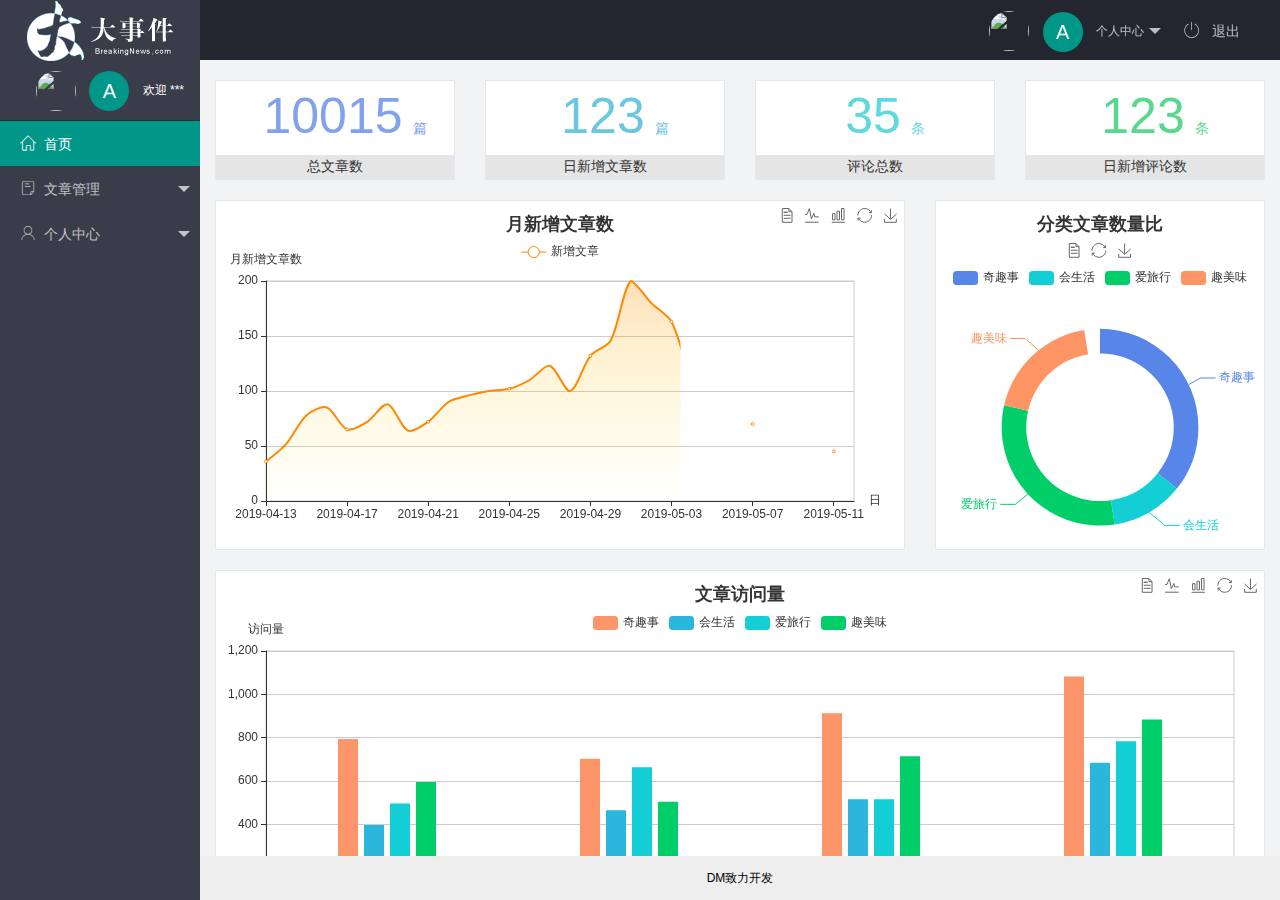
==== commit 5a50906d: "完成个人中心功能的开发" ====
--- a/index.html
+++ b/index.html
@@ -26,12 +26,12 @@
                 <li class="layui-nav-item layui-hide layui-show-md-inline-block">
                     <a href="javascript:;" class="user-info">
                         <img src="//tva1.sinaimg.cn/crop.0.0.118.118.180/5db11ff4gw1e77d3nqrv8j203b03cweg.jpg" class="layui-nav-img">
-                        <span class="text-avator">A</span> 个人中心
+                        <span class="text-avatar">A</span> 个人中心
                     </a>
                     <dl class="layui-nav-child">
-                        <dd><a href="">基本资料</a></dd>
-                        <dd><a href="">更换头像</a></dd>
-                        <dd><a href="">重置密码</a></dd>
+                        <dd><a href="/user/user_info.html" target="fm">基本资料</a></dd>
+                        <dd><a href="/user/user_avatar.html" target="fm">更换头像</a></dd>
+                        <dd><a href="/user/user_pwd.html" target="fm">重置密码</a></dd>
                     </dl>
                 </li>
                 <li class="layui-nav-item" lay-header-event="menuRight" lay-unselect>
@@ -44,7 +44,7 @@
             <div class="layui-side-scroll">
                 <div class="user-info">
                     <img src="//tva1.sinaimg.cn/crop.0.0.118.118.180/5db11ff4gw1e77d3nqrv8j203b03cweg.jpg" class="layui-nav-img">
-                    <span class="text-avator">A</span>
+                    <span class="text-avatar">A</span>
                     <span id="welcome">欢迎 ***</span>
                 </div>
                 <!-- 左侧导航区域（可配合layui已有的垂直导航） -->
@@ -61,9 +61,9 @@
                     <li class="layui-nav-item">
                         <a href="javascript:;"><span class="iconfont icon-user"></span>个人中心</a>
                         <dl class="layui-nav-child">
-                            <dd><a href="javascript:;"><i class="layui-icon layui-icon-app"></i>基本资料</a></dd>
-                            <dd><a href="javascript:;"><i class="layui-icon layui-icon-app"></i>更换头像</a></dd>
-                            <dd><a href="javascript:;"><i class="layui-icon layui-icon-app"></i>重置密码</a></dd>
+                            <dd><a href="/user/user_info.html" target="fm"><i class="layui-icon layui-icon-app"></i>基本资料</a></dd>
+                            <dd><a href="/user/user_avatar.html" target="fm"><i class="layui-icon layui-icon-app"></i>更换头像</a></dd>
+                            <dd><a href="/user/user_pwd.html" target="fm"><i class="layui-icon layui-icon-app"></i>重置密码</a></dd>
                         </dl>
                     </li>
                 </ul>
--- a/assets/css/index.css
+++ b/assets/css/index.css
@@ -38,7 +38,7 @@
     height: 40px;
 }
 
-.text-avator {
+.text-avatar {
     display: inline-block;
     height: 40px;
     width: 40px;
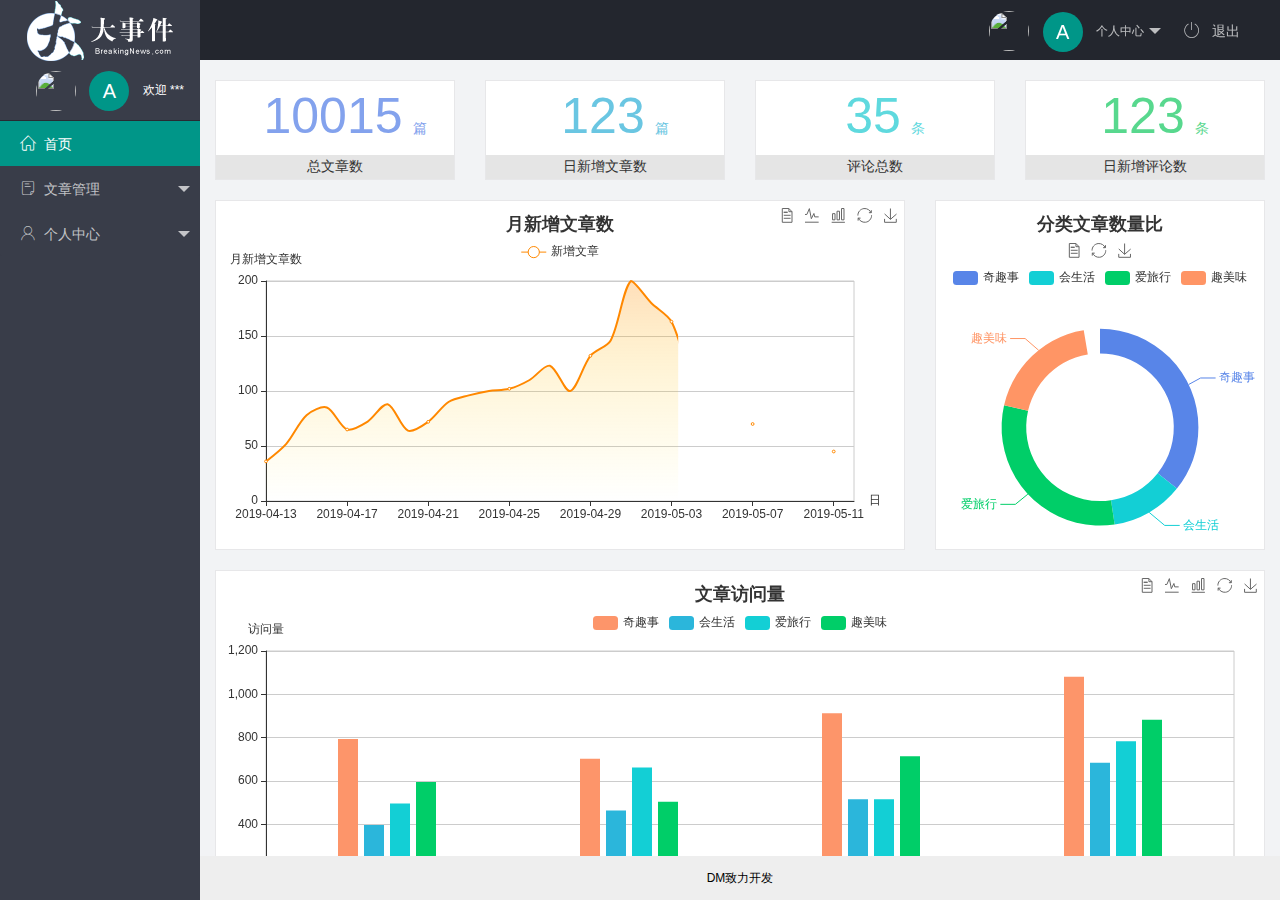
==== commit 659b06e4: "完成了文章管理相关功能开发" ====
--- a/index.html
+++ b/index.html
@@ -53,9 +53,9 @@
                     <li class="layui-nav-item ">
                         <a class="" href="javascript:;"><span class="iconfont icon-16"></span>文章管理</a>
                         <dl class="layui-nav-child">
-                            <dd><a href="javascript:;"><i class="layui-icon layui-icon-app"></i>文章类别</a></dd>
-                            <dd><a href="javascript:;"><i class="layui-icon layui-icon-app"></i>文章列表</a></dd>
-                            <dd><a href="javascript:;"><i class="layui-icon layui-icon-app"></i>发表文章</a></dd>
+                            <dd><a href="/article/art_cate.html" target="fm"><i class="layui-icon layui-icon-app"></i>文章类别</a></dd>
+                            <dd><a href="/article/art_list.html" target="fm"><i class="layui-icon layui-icon-app"></i>文章列表</a></dd>
+                            <dd><a href="/article/art_pub.html" target="fm"><i class="layui-icon layui-icon-app"></i>发表文章</a></dd>
                         </dl>
                     </li>
                     <li class="layui-nav-item">
